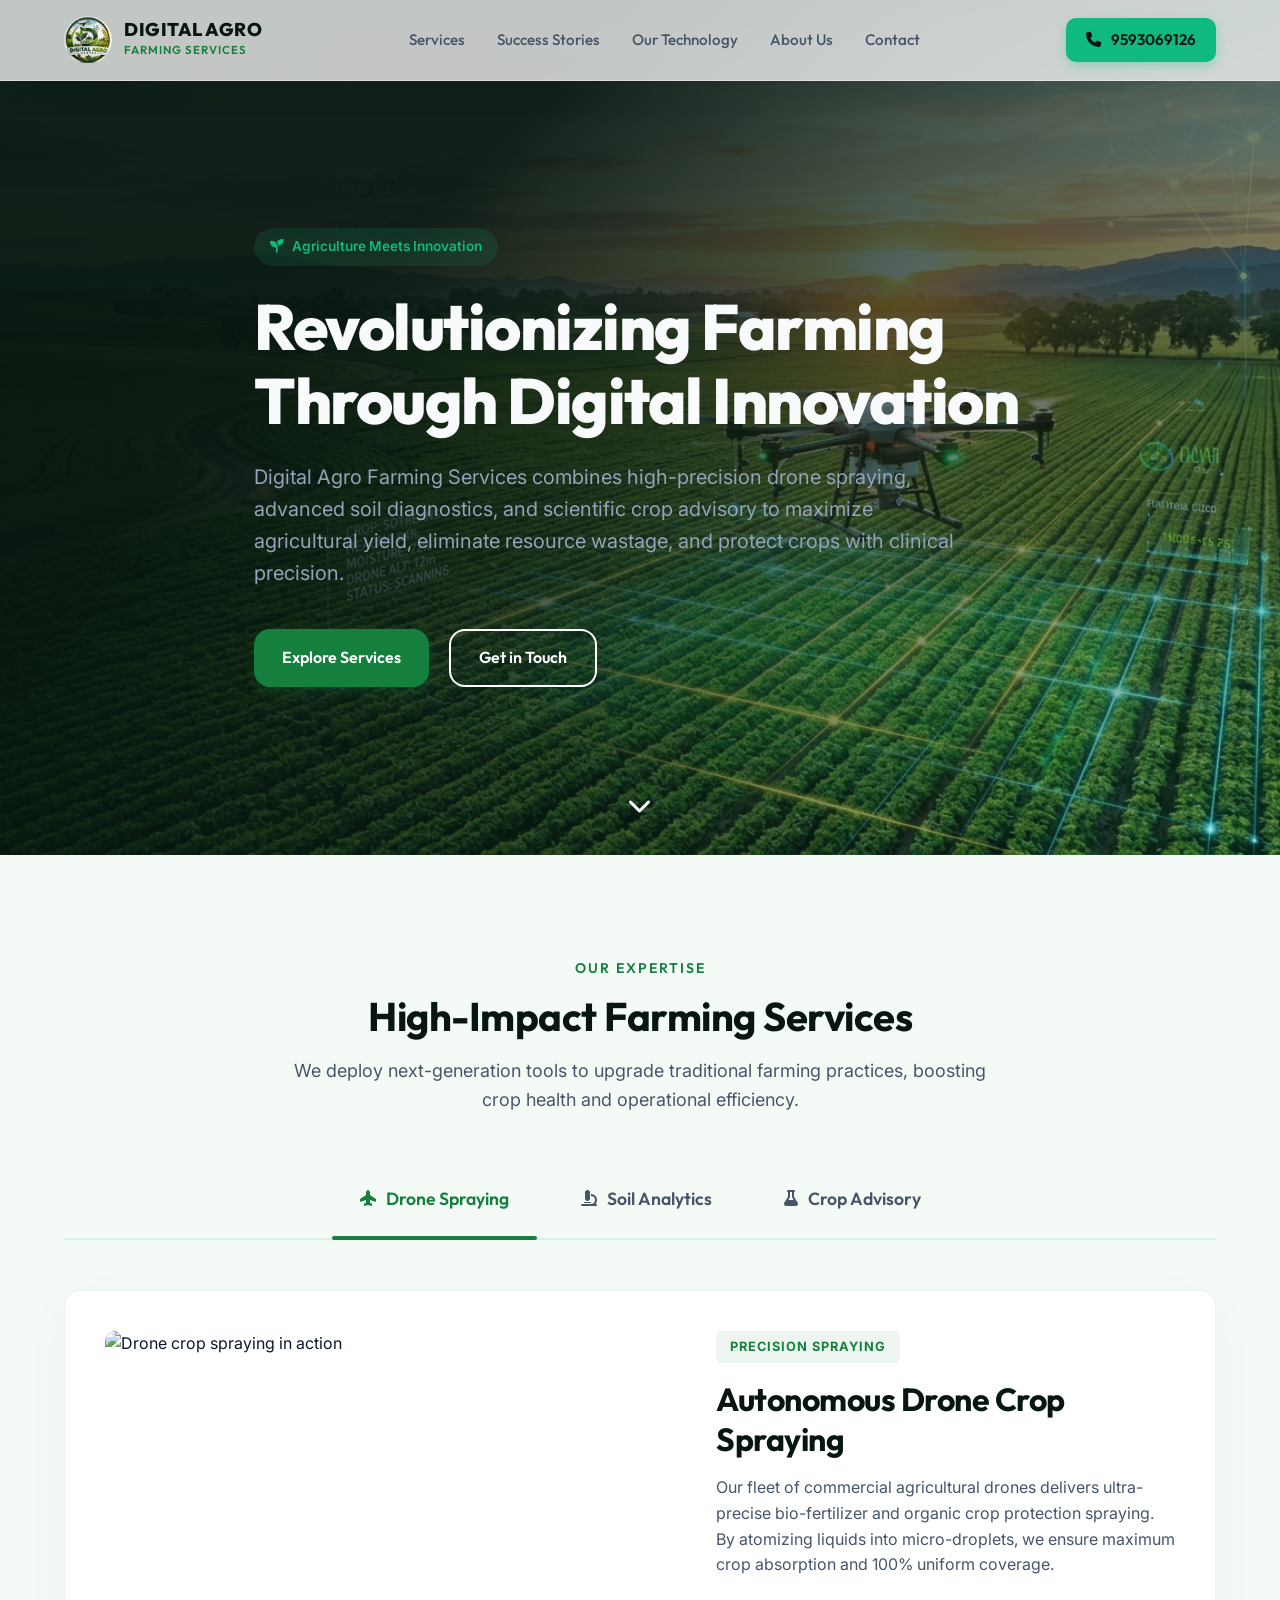
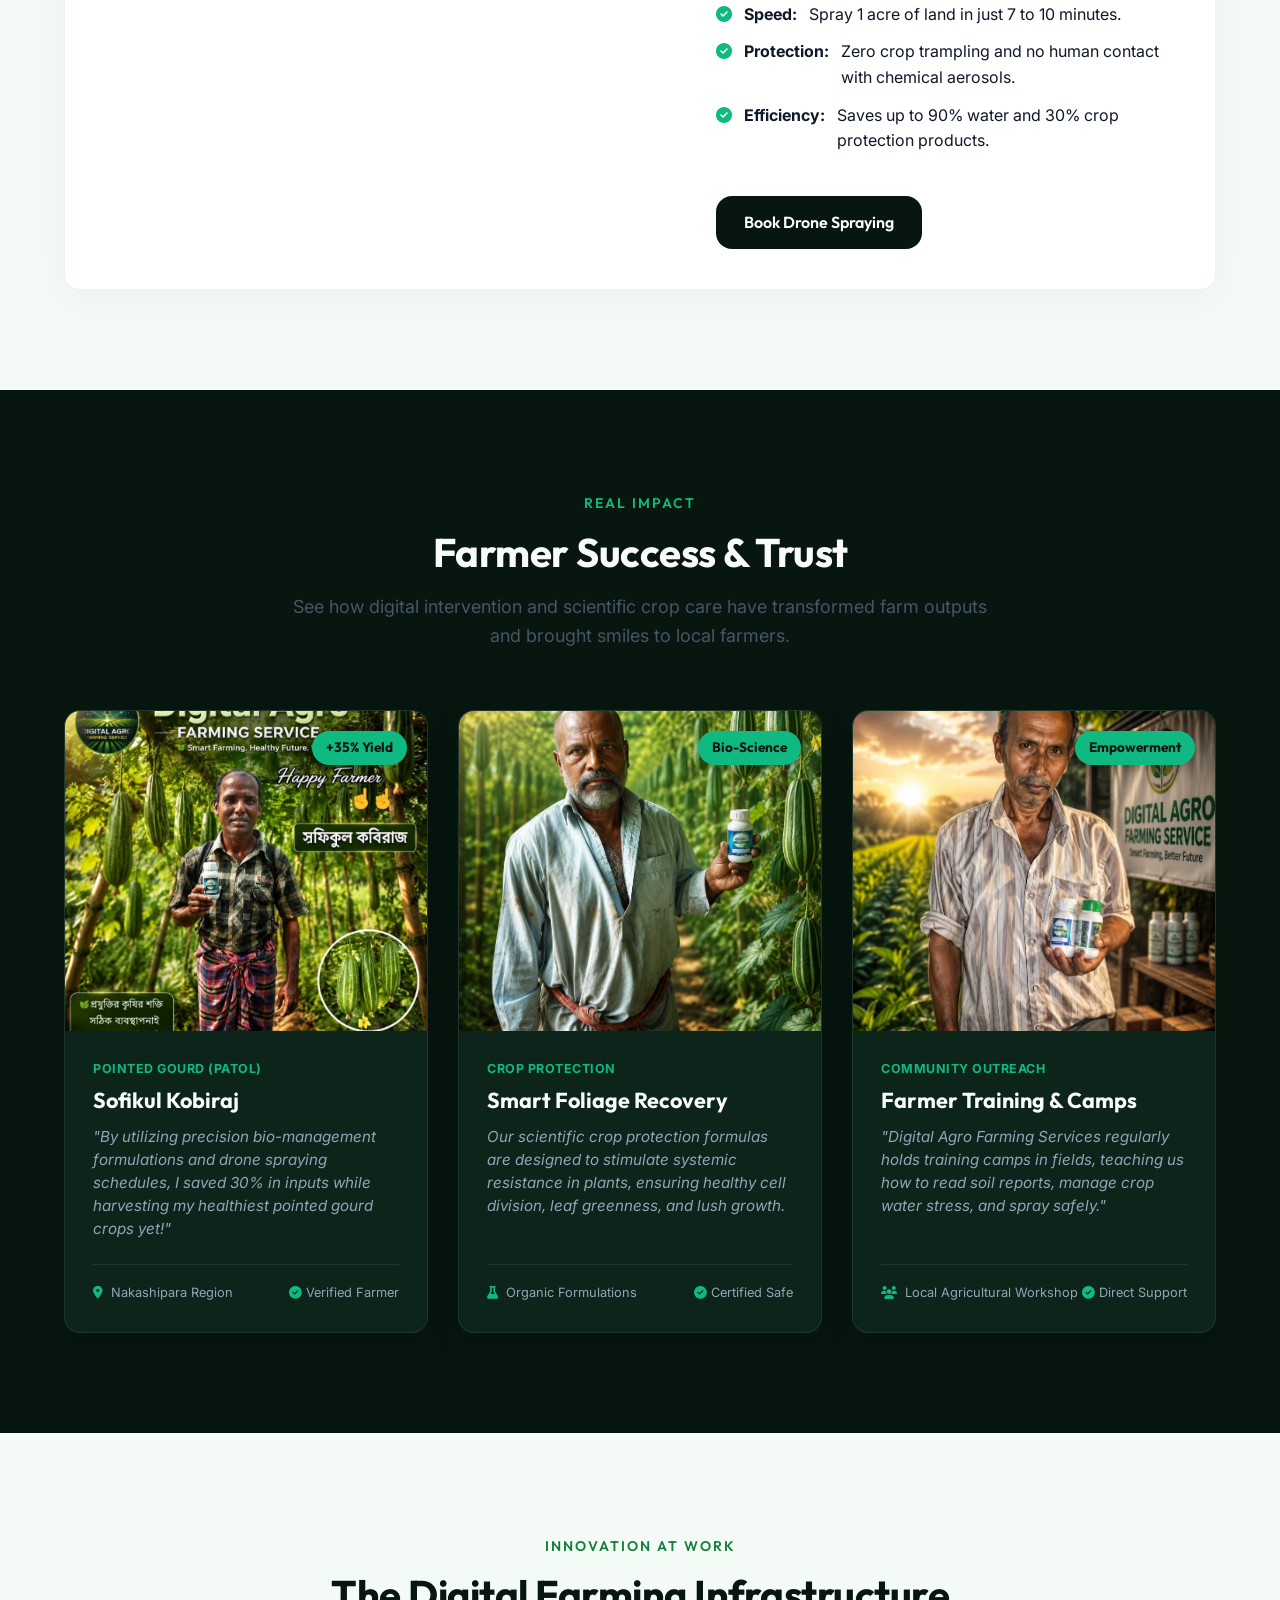
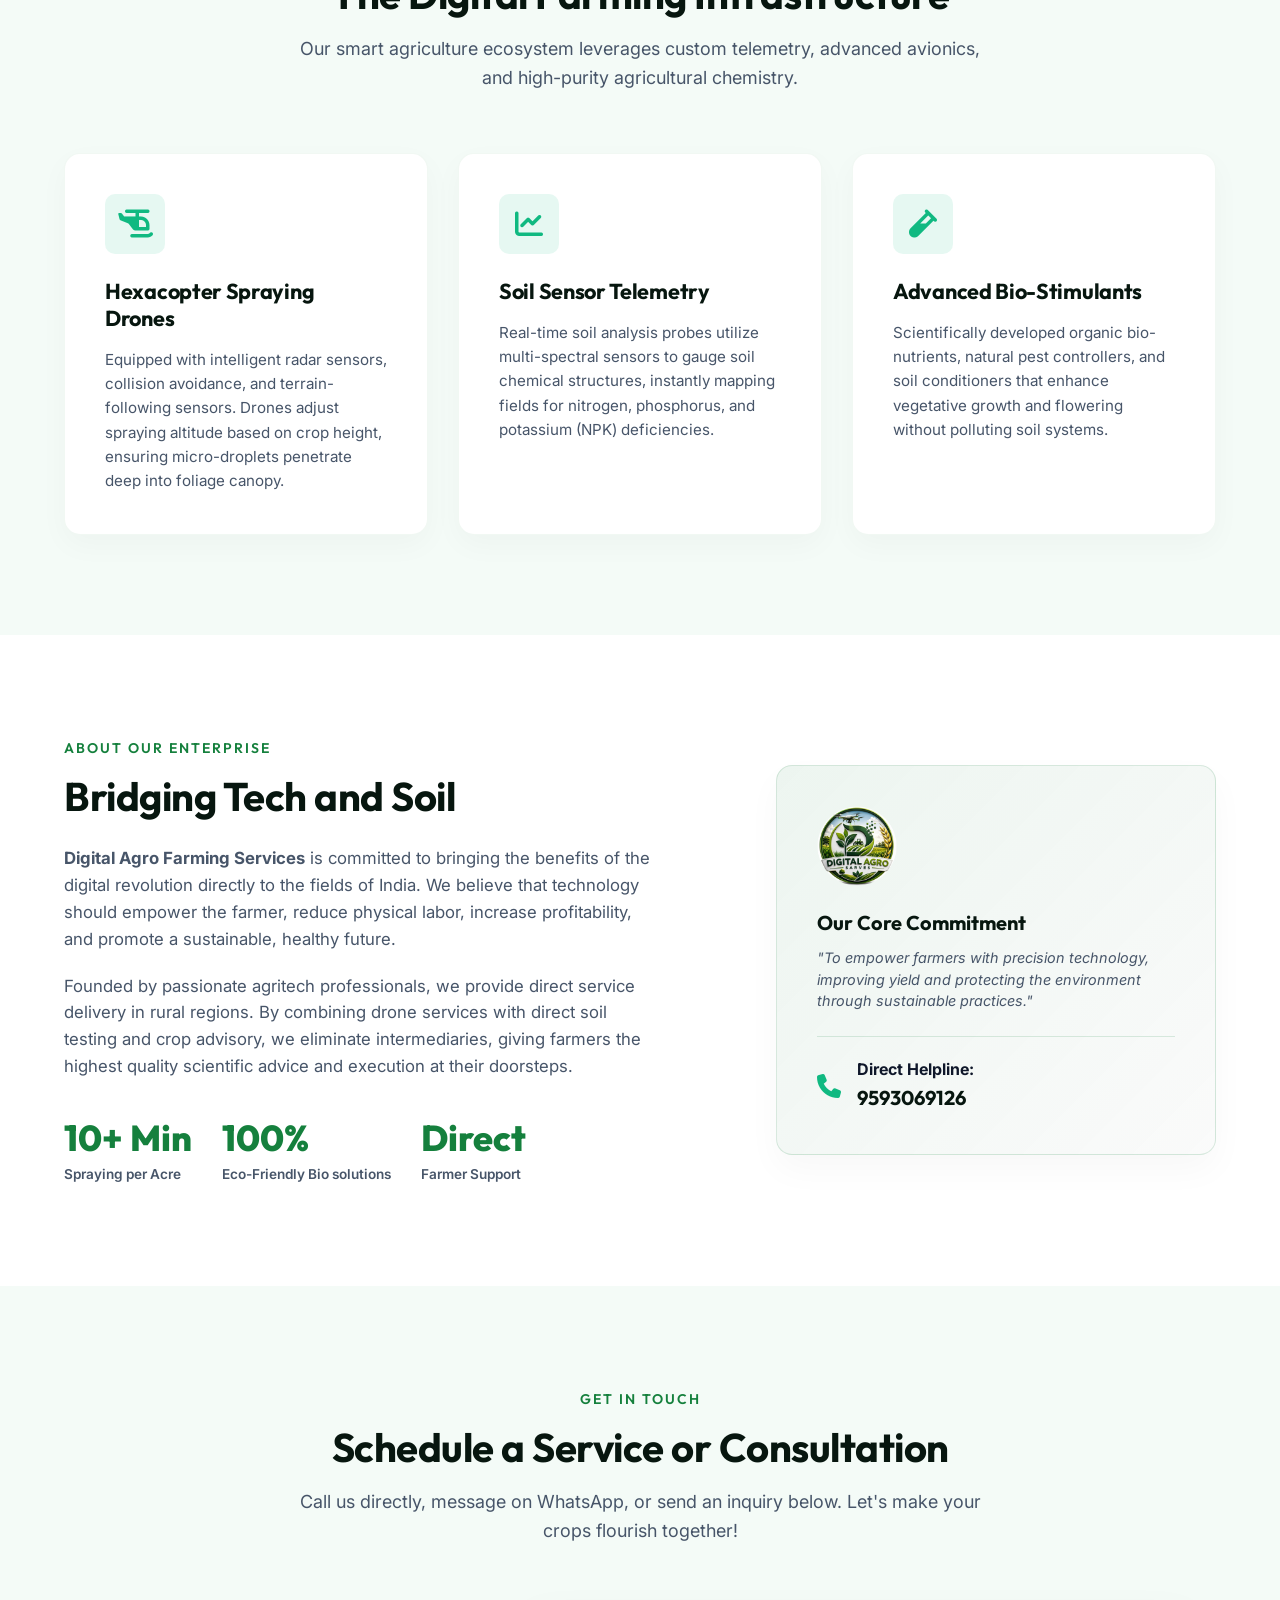
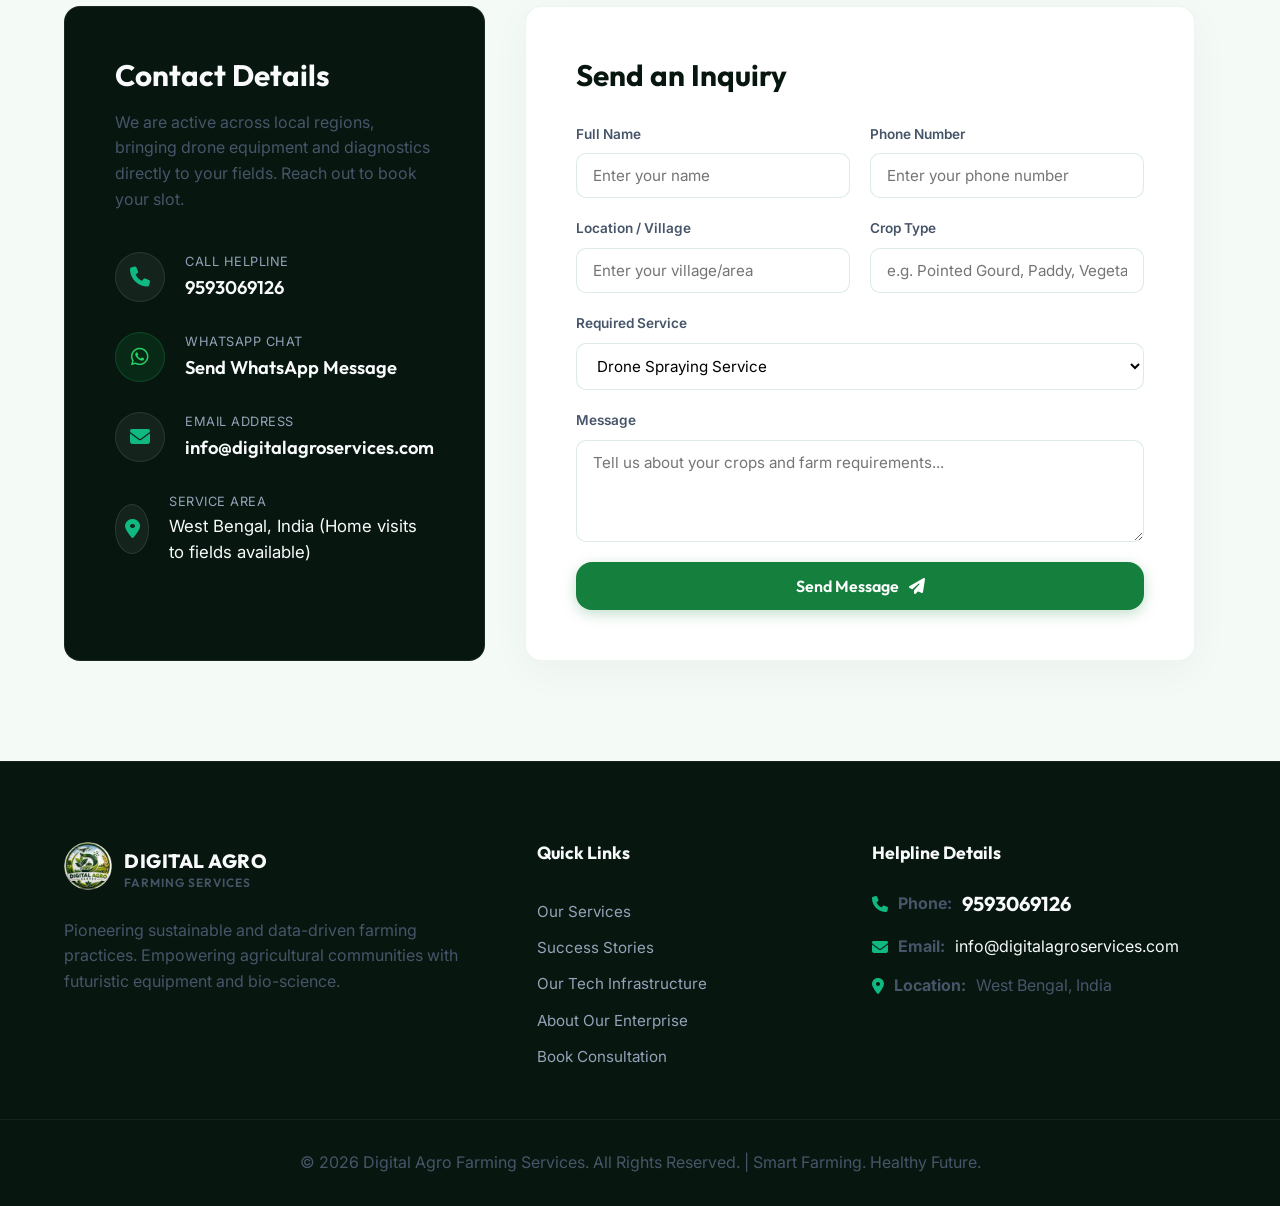
==== index.html @ 4e584fd1 "Initial commit: Digital Agro Farming Landing Page" ====
<!DOCTYPE html>
<html lang="en">
<head>
  <meta charset="UTF-8">
  <meta name="viewport" content="width=device-width, initial-scale=1.0">
  <meta name="description" content="Digital Agro Farming Services offers premium drone crop spraying, smart soil analytics, and expert crop management to maximize yield. Contact 9593069126.">
  <title>Digital Agro Farming Services | Smart Farming, Healthy Future</title>
  
  <!-- Google Fonts: Outfit (Headings) & Inter (Body) -->
  <link rel="preconnect" href="https://fonts.googleapis.com">
  <link rel="preconnect" href="https://fonts.gstatic.com" crossorigin>
  <link href="https://fonts.googleapis.com/css2?family=Inter:wght@300;400;500;600&family=Outfit:wght@400;500;600;700;800&display=swap" rel="stylesheet">
  
  <!-- FontAwesome Icons for premium visual cues -->
  <link rel="stylesheet" href="https://cdnjs.cloudflare.com/ajax/libs/font-awesome/6.4.0/css/all.min.css">
  
  <!-- Core Stylesheet -->
  <link rel="stylesheet" href="index.css">
</head>
<body>

  <!-- Sticky Header & Nav -->
  <header id="site-header" class="header-glass">
    <div class="container nav-wrapper">
      <a href="#hero" class="logo-area" id="nav-logo-link">
        <img src="assets/logo.png" alt="Digital Agro Services Logo" class="nav-logo" id="site-logo">
        <div class="logo-text">
          <span class="logo-title">DIGITAL AGRO</span>
          <span class="logo-subtitle">FARMING SERVICES</span>
        </div>
      </a>
      
      <nav id="site-nav" class="nav-menu">
        <a href="#services" class="nav-link" id="link-services">Services</a>
        <a href="#success" class="nav-link" id="link-success">Success Stories</a>
        <a href="#tech" class="nav-link" id="link-tech">Our Technology</a>
        <a href="#about" class="nav-link" id="link-about">About Us</a>
        <a href="#contact" class="nav-link" id="link-contact">Contact</a>
      </nav>

      <div class="nav-actions">
        <a href="tel:9593069126" class="btn btn-phone pulse" id="nav-cta-phone">
          <i class="fa-solid fa-phone"></i> 9593069126
        </a>
        <button class="mobile-nav-toggle" id="menu-toggle" aria-label="Toggle Menu">
          <i class="fa-solid fa-bars"></i>
        </button>
      </div>
    </div>
  </header>

  <!-- Hero Section -->
  <section id="hero" class="hero-section">
    <div class="hero-overlay"></div>
    <div class="container hero-content">
      <span class="badge" id="hero-badge"><i class="fa-solid fa-seedling"></i> Agriculture Meets Innovation</span>
      <h1 id="hero-headline">Revolutionizing Farming Through Digital Innovation</h1>
      <p id="hero-subheading" class="lead-text">
        Digital Agro Farming Services combines high-precision drone spraying, advanced soil diagnostics, and scientific crop advisory to maximize agricultural yield, eliminate resource wastage, and protect crops with clinical precision.
      </p>
      <div class="hero-actions">
        <a href="#services" class="btn btn-primary" id="hero-cta-services">Explore Services</a>
        <a href="#contact" class="btn btn-outline" id="hero-cta-contact">Get in Touch</a>
      </div>
    </div>
    <div class="hero-scroll-indicator">
      <a href="#services" aria-label="Scroll Down"><i class="fa-solid fa-chevron-down bounce"></i></a>
    </div>
  </section>

  <!-- Interactive Services Section -->
  <section id="services" class="section-padding light-bg">
    <div class="container">
      <div class="section-header text-center">
        <span class="section-subtitle">Our Expertise</span>
        <h2 class="section-title">High-Impact Farming Services</h2>
        <p class="section-desc">We deploy next-generation tools to upgrade traditional farming practices, boosting crop health and operational efficiency.</p>
      </div>
      
      <!-- Interactive Service Navigation Tabs -->
      <div class="services-tab-nav" id="services-tabs">
        <button class="tab-btn active" data-tab="drone-spraying" id="tab-btn-drone">
          <i class="fa-solid fa-plane-up"></i> Drone Spraying
        </button>
        <button class="tab-btn" data-tab="soil-analytics" id="tab-btn-soil">
          <i class="fa-solid fa-microscope"></i> Soil Analytics
        </button>
        <button class="tab-btn" data-tab="crop-advisory" id="tab-btn-advisory">
          <i class="fa-solid fa-flask"></i> Crop Advisory
        </button>
      </div>

      <!-- Tab Content Area -->
      <div class="tab-content-wrapper">
        <!-- Tab 1: Drone Spraying -->
        <div class="tab-pane active" id="drone-spraying">
          <div class="service-card-grid">
            <div class="service-img-wrapper">
              <img src="https://images.unsplash.com/photo-1527847263472-aa5338d178b8?auto=format&fit=crop&q=80&w=800" alt="Drone crop spraying in action" class="service-img" id="img-service-drone">
            </div>
            <div class="service-info-wrapper">
              <span class="tech-tag">Precision Spraying</span>
              <h3>Autonomous Drone Crop Spraying</h3>
              <p>Our fleet of commercial agricultural drones delivers ultra-precise bio-fertilizer and organic crop protection spraying. By atomizing liquids into micro-droplets, we ensure maximum crop absorption and 100% uniform coverage.</p>
              <ul class="features-list">
                <li><i class="fa-solid fa-circle-check text-green"></i> <strong>Speed:</strong> Spray 1 acre of land in just 7 to 10 minutes.</li>
                <li><i class="fa-solid fa-circle-check text-green"></i> <strong>Protection:</strong> Zero crop trampling and no human contact with chemical aerosols.</li>
                <li><i class="fa-solid fa-circle-check text-green"></i> <strong>Efficiency:</strong> Saves up to 90% water and 30% crop protection products.</li>
              </ul>
              <a href="#contact" class="btn btn-accent" id="btn-service-drone-contact">Book Drone Spraying</a>
            </div>
          </div>
        </div>

        <!-- Tab 2: Soil Analytics -->
        <div class="tab-pane" id="soil-analytics">
          <div class="service-card-grid">
            <div class="service-img-wrapper">
              <img src="https://images.unsplash.com/photo-1628352081506-83c43123ed6d?auto=format&fit=crop&q=80&w=800" alt="Soil analytics and testing" class="service-img" id="img-service-soil">
            </div>
            <div class="service-info-wrapper">
              <span class="tech-tag">Advanced Diagnostics</span>
              <h3>IoT-Driven Soil Health Analysis</h3>
              <p>Stop guessing your crop nutritional requirements. We conduct advanced digital soil diagnostics to test pH, moisture, N-P-K levels, and electrical conductivity, providing immediate actionable insights on crop suitability.</p>
              <ul class="features-list">
                <li><i class="fa-solid fa-circle-check text-green"></i> <strong>Real-time Data:</strong> Instant soil health profiling using advanced sensor probes.</li>
                <li><i class="fa-solid fa-circle-check text-green"></i> <strong>Custom Prescription:</strong> Targeted fertilizing recommendations based on exact soil deficits.</li>
                <li><i class="fa-solid fa-circle-check text-green"></i> <strong>Yield Improvement:</strong> Prevent soil toxicity and optimize root micro-climates.</li>
              </ul>
              <a href="#contact" class="btn btn-accent" id="btn-service-soil-contact">Schedule Soil Test</a>
            </div>
          </div>
        </div>

        <!-- Tab 3: Crop Advisory -->
        <div class="tab-pane" id="crop-advisory">
          <div class="service-card-grid">
            <div class="service-img-wrapper">
              <img src="assets/farmer_light.jpg" alt="Farmer holding crop advisory bio-solutions" class="service-img" id="img-service-advisory">
            </div>
            <div class="service-info-wrapper">
              <span class="tech-tag">Scientific Advisory</span>
              <h3>Scientific Crop Health & Bio-Solutions</h3>
              <p>We provide diagnostic consulting to identify crop diseases, pest infestations, and fungal outbreaks early. Our team prescribes specialized organic bio-stimulants, micronutrients, and crop protectors to restore foliage health.</p>
              <ul class="features-list">
                <li><i class="fa-solid fa-circle-check text-green"></i> <strong>Infestation Control:</strong> Fast identification of crop blight, powdery mildew, and pests.</li>
                <li><i class="fa-solid fa-circle-check text-green"></i> <strong>Bio-Stimulants:</strong> Premium, eco-friendly liquid nutrition for maximum crop resilience.</li>
                <li><i class="fa-solid fa-circle-check text-green"></i> <strong>Continuous Tracking:</strong> Direct telephone and WhatsApp advisory support.</li>
              </ul>
              <a href="#contact" class="btn btn-accent" id="btn-service-advisory-contact">Consult an Advisor</a>
            </div>
          </div>
        </div>
      </div>
    </div>
  </section>

  <!-- Farmer Success Showcase (User Photos) -->
  <section id="success" class="section-padding dark-bg">
    <div class="container">
      <div class="section-header text-center">
        <span class="section-subtitle accent-color">Real Impact</span>
        <h2 class="section-title text-white">Farmer Success & Trust</h2>
        <p class="section-desc text-gray">See how digital intervention and scientific crop care have transformed farm outputs and brought smiles to local farmers.</p>
      </div>

      <!-- High-Quality Grid of Farmers -->
      <div class="success-grid">
        <!-- Card 1: Sofikul Kobiraj -->
        <div class="success-card" id="card-success-sifikul">
          <div class="success-img-container">
            <img src="assets/farmer_sifikul.jpg" alt="Happy Farmer Sofikul Kobiraj" class="success-img">
            <div class="success-stat-badge">+35% Yield</div>
          </div>
          <div class="success-card-content">
            <span class="success-tag">Pointed Gourd (Patol)</span>
            <h4>Sofikul Kobiraj</h4>
            <p class="farmer-quote">"By utilizing precision bio-management formulations and drone spraying schedules, I saved 30% in inputs while harvesting my healthiest pointed gourd crops yet!"</p>
            <div class="success-meta">
              <span class="location"><i class="fa-solid fa-location-dot"></i> Nakashipara Region</span>
              <span class="status"><i class="fa-solid fa-circle-check text-green"></i> Verified Farmer</span>
            </div>
          </div>
        </div>

        <!-- Card 2: Precision Advisory -->
        <div class="success-card" id="card-success-advisory">
          <div class="success-img-container">
            <img src="assets/farmer_light.jpg" alt="Farmer holding Bio-Stimulant Bottles" class="success-img">
            <div class="success-stat-badge">Bio-Science</div>
          </div>
          <div class="success-card-content">
            <span class="success-tag">Crop Protection</span>
            <h4>Smart Foliage Recovery</h4>
            <p class="farmer-quote">Our scientific crop protection formulas are designed to stimulate systemic resistance in plants, ensuring healthy cell division, leaf greenness, and lush growth.</p>
            <div class="success-meta">
              <span class="location"><i class="fa-solid fa-flask"></i> Organic Formulations</span>
              <span class="status"><i class="fa-solid fa-circle-check text-green"></i> Certified Safe</span>
            </div>
          </div>
        </div>

        <!-- Card 3: Workshop Banner -->
        <div class="success-card" id="card-success-striped">
          <div class="success-img-container">
            <img src="assets/farmer_striped.jpg" alt="Farmer at Digital Agro Farming Services Workshop" class="success-img">
            <div class="success-stat-badge">Empowerment</div>
          </div>
          <div class="success-card-content">
            <span class="success-tag">Community Outreach</span>
            <h4>Farmer Training & Camps</h4>
            <p class="farmer-quote">"Digital Agro Farming Services regularly holds training camps in fields, teaching us how to read soil reports, manage crop water stress, and spray safely."</p>
            <div class="success-meta">
              <span class="location"><i class="fa-solid fa-users"></i> Local Agricultural Workshop</span>
              <span class="status"><i class="fa-solid fa-circle-check text-green"></i> Direct Support</span>
            </div>
          </div>
        </div>
      </div>
    </div>
  </section>

  <!-- Our Technology Section -->
  <section id="tech" class="section-padding light-bg">
    <div class="container">
      <div class="section-header text-center">
        <span class="section-subtitle">Innovation at Work</span>
        <h2 class="section-title">The Digital Farming Infrastructure</h2>
        <p class="section-desc">Our smart agriculture ecosystem leverages custom telemetry, advanced avionics, and high-purity agricultural chemistry.</p>
      </div>

      <div class="tech-grid">
        <div class="tech-box" id="tech-box-drone">
          <div class="tech-icon"><i class="fa-solid fa-helicopter"></i></div>
          <h4>Hexacopter Spraying Drones</h4>
          <p>Equipped with intelligent radar sensors, collision avoidance, and terrain-following sensors. Drones adjust spraying altitude based on crop height, ensuring micro-droplets penetrate deep into foliage canopy.</p>
        </div>
        <div class="tech-box" id="tech-box-sensor">
          <div class="tech-icon"><i class="fa-solid fa-chart-line"></i></div>
          <h4>Soil Sensor Telemetry</h4>
          <p>Real-time soil analysis probes utilize multi-spectral sensors to gauge soil chemical structures, instantly mapping fields for nitrogen, phosphorus, and potassium (NPK) deficiencies.</p>
        </div>
        <div class="tech-box" id="tech-box-chemical">
          <div class="tech-icon"><i class="fa-solid fa-vial"></i></div>
          <h4>Advanced Bio-Stimulants</h4>
          <p>Scientifically developed organic bio-nutrients, natural pest controllers, and soil conditioners that enhance vegetative growth and flowering without polluting soil systems.</p>
        </div>
      </div>
    </div>
  </section>

  <!-- About Us Section -->
  <section id="about" class="section-padding">
    <div class="container about-grid">
      <div class="about-info" id="about-info-text">
        <span class="section-subtitle">About Our Enterprise</span>
        <h2 class="section-title">Bridging Tech and Soil</h2>
        <p><strong>Digital Agro Farming Services</strong> is committed to bringing the benefits of the digital revolution directly to the fields of India. We believe that technology should empower the farmer, reduce physical labor, increase profitability, and promote a sustainable, healthy future.</p>
        <p>Founded by passionate agritech professionals, we provide direct service delivery in rural regions. By combining drone services with direct soil testing and crop advisory, we eliminate intermediaries, giving farmers the highest quality scientific advice and execution at their doorsteps.</p>
        <div class="about-highlights">
          <div class="highlight-item">
            <span class="highlight-num">10+ Min</span>
            <span class="highlight-lbl">Spraying per Acre</span>
          </div>
          <div class="highlight-item">
            <span class="highlight-num">100%</span>
            <span class="highlight-lbl">Eco-Friendly Bio solutions</span>
          </div>
          <div class="highlight-item">
            <span class="highlight-num">Direct</span>
            <span class="highlight-lbl">Farmer Support</span>
          </div>
        </div>
      </div>
      <div class="about-graphic-wrapper">
        <div class="about-card-glass">
          <div class="brand-logotype">
            <img src="assets/logo.png" alt="Digital Agro Services Logo" class="large-about-logo">
          </div>
          <h4>Our Core Commitment</h4>
          <p class="text-sm">"To empower farmers with precision technology, improving yield and protecting the environment through sustainable practices."</p>
          <div class="contact-card-sub">
            <i class="fa-solid fa-phone text-green"></i>
            <div>
              <strong>Direct Helpline:</strong><br>
              <a href="tel:9593069126" class="phone-link">9593069126</a>
            </div>
          </div>
        </div>
      </div>
    </div>
  </section>

  <!-- Contact Section -->
  <section id="contact" class="section-padding light-bg">
    <div class="container">
      <div class="section-header text-center">
        <span class="section-subtitle">Get in Touch</span>
        <h2 class="section-title">Schedule a Service or Consultation</h2>
        <p class="section-desc">Call us directly, message on WhatsApp, or send an inquiry below. Let's make your crops flourish together!</p>
      </div>

      <div class="contact-grid">
        <!-- Direct Contact Details -->
        <div class="contact-info-card" id="contact-details-box">
          <h3>Contact Details</h3>
          <p class="text-gray">We are active across local regions, bringing drone equipment and diagnostics directly to your fields. Reach out to book your slot.</p>
          
          <div class="contact-link-item">
            <div class="contact-icon-circle"><i class="fa-solid fa-phone"></i></div>
            <div class="contact-link-texts">
              <span class="link-label">Call Helpline</span>
              <a href="tel:9593069126" class="link-val" id="contact-link-phone">9593069126</a>
            </div>
          </div>

          <div class="contact-link-item">
            <div class="contact-icon-circle bg-whatsapp"><i class="fa-brands fa-whatsapp"></i></div>
            <div class="contact-link-texts">
              <span class="link-label">WhatsApp Chat</span>
              <a href="https://wa.me/919593069126?text=Hello%20Digital%20Agro%20Farming%20Services%2C%20I%20want%20to%20know%20more%20about%20your%20services." target="_blank" class="link-val" id="contact-link-whatsapp">Send WhatsApp Message</a>
            </div>
          </div>

          <div class="contact-link-item">
            <div class="contact-icon-circle"><i class="fa-solid fa-envelope"></i></div>
            <div class="contact-link-texts">
              <span class="link-label">Email Address</span>
              <a href="mailto:info@digitalagroservices.com" class="link-val" id="contact-link-email">info@digitalagroservices.com</a>
            </div>
          </div>

          <div class="contact-link-item">
            <div class="contact-icon-circle"><i class="fa-solid fa-location-dot"></i></div>
            <div class="contact-link-texts">
              <span class="link-label">Service Area</span>
              <span class="link-val-text">West Bengal, India (Home visits to fields available)</span>
            </div>
          </div>
        </div>

        <!-- Contact Form -->
        <div class="contact-form-card" id="contact-form-box">
          <h3>Send an Inquiry</h3>
          <form id="inquiry-form" class="inquiry-form-element">
            <div class="form-row">
              <div class="form-group">
                <label for="input-name">Full Name</label>
                <input type="text" id="input-name" placeholder="Enter your name" required>
              </div>
              <div class="form-group">
                <label for="input-phone">Phone Number</label>
                <input type="tel" id="input-phone" placeholder="Enter your phone number" required>
              </div>
            </div>
            
            <div class="form-row">
              <div class="form-group">
                <label for="input-location">Location / Village</label>
                <input type="text" id="input-location" placeholder="Enter your village/area" required>
              </div>
              <div class="form-group">
                <label for="input-crop">Crop Type</label>
                <input type="text" id="input-crop" placeholder="e.g. Pointed Gourd, Paddy, Vegetables">
              </div>
            </div>

            <div class="form-group">
              <label for="input-service">Required Service</label>
              <select id="input-service">
                <option value="drone-spraying">Drone Spraying Service</option>
                <option value="soil-analytics">Soil Testing & Diagnostics</option>
                <option value="crop-advisory">Crop Health Consultancy</option>
                <option value="other">General Inquiry / Other</option>
              </select>
            </div>

            <div class="form-group">
              <label for="input-message">Message</label>
              <textarea id="input-message" rows="4" placeholder="Tell us about your crops and farm requirements..."></textarea>
            </div>

            <button type="submit" class="btn btn-primary btn-block" id="form-submit-btn">Send Message <i class="fa-solid fa-paper-plane"></i></button>
            <div id="form-response-msg" class="form-status-message"></div>
          </form>
        </div>
      </div>
    </div>
  </section>

  <!-- Footer -->
  <footer class="site-footer">
    <div class="container footer-grid">
      <div class="footer-brand">
        <a href="#hero" class="logo-area">
          <img src="assets/logo.png" alt="Digital Agro Services Logo" class="footer-logo">
          <div class="logo-text">
            <span class="logo-title text-white">DIGITAL AGRO</span>
            <span class="logo-subtitle text-gray">FARMING SERVICES</span>
          </div>
        </a>
        <p class="text-sm text-gray margin-top-md">Pioneering sustainable and data-driven farming practices. Empowering agricultural communities with futuristic equipment and bio-science.</p>
      </div>
      
      <div class="footer-links">
        <h5>Quick Links</h5>
        <a href="#services">Our Services</a>
        <a href="#success">Success Stories</a>
        <a href="#tech">Our Tech Infrastructure</a>
        <a href="#about">About Our Enterprise</a>
        <a href="#contact">Book Consultation</a>
      </div>

      <div class="footer-contact">
        <h5>Helpline Details</h5>
        <p class="text-sm text-gray"><i class="fa-solid fa-phone text-green"></i> <strong>Phone:</strong> <a href="tel:9593069126" class="phone-link text-white">9593069126</a></p>
        <p class="text-sm text-gray"><i class="fa-solid fa-envelope text-green"></i> <strong>Email:</strong> <a href="mailto:info@digitalagroservices.com" class="text-white">info@digitalagroservices.com</a></p>
        <p class="text-sm text-gray"><i class="fa-solid fa-location-dot text-green"></i> <strong>Location:</strong> West Bengal, India</p>
      </div>
    </div>
    
    <div class="footer-bottom text-center">
      <p class="text-xs text-gray">&copy; 2026 Digital Agro Farming Services. All Rights Reserved. | Smart Farming. Healthy Future.</p>
    </div>
  </footer>

  <!-- Core Javascript -->
  <script src="index.js"></script>
</body>
</html>
---- index.css ----
/* -------------------------------------------------------------
 * Digital Agro Farming Services - Premium Landing Page Styles
 * Color Palette: Deep Forest Dark Green, Vibrant Tech Emerald, Light Sage
 * Typography: Headings: Outfit, Body: Inter
 * ------------------------------------------------------------- */

/* Custom CSS Variables & Tokens */
:root {
  --primary-dark: #07160F;       /* Deep Forest Black */
  --primary-mid: #113524;        /* Rich Foliage Green */
  --primary-green: #15803D;      /* Standard Green */
  --accent-emerald: #10B981;     /* Glowing Tech Emerald */
  --accent-light: #6EE7B7;       /* Soft Tech Light Green */
  
  --bg-light: #F4FBF7;           /* Very Soft Sage White */
  --bg-white: #FFFFFF;
  --bg-dark-card: #0D241A;       /* Dark Green Card BG */
  
  --text-dark: #0F172A;          /* Charcoal Black */
  --text-gray: #475569;          /* Slate Gray */
  --text-light-gray: #94A3B8;    /* Muted Slate Gray */
  --text-white: #F8FAFC;
  
  --font-heading: 'Outfit', sans-serif;
  --font-body: 'Inter', sans-serif;
  
  --glass-bg: rgba(255, 255, 255, 0.75);
  --glass-border: rgba(255, 255, 255, 0.4);
  --glass-shadow: 0 8px 32px 0 rgba(11, 46, 26, 0.08);
  
  --transition-smooth: all 0.4s cubic-bezier(0.16, 1, 0.3, 1);
  --transition-fast: all 0.2s ease;
  
  --border-radius-lg: 16px;
  --border-radius-md: 10px;
  --border-radius-sm: 6px;
  
  --container-width: 1200px;
}

/* Global Reset & Base Styles */
* {
  margin: 0;
  padding: 0;
  box-sizing: border-box;
}

html {
  scroll-behavior: smooth;
  font-size: 16px;
  -webkit-font-smoothing: antialiased;
}

body {
  font-family: var(--font-body);
  background-color: var(--bg-white);
  color: var(--text-dark);
  line-height: 1.6;
  overflow-x: hidden;
}

h1, h2, h3, h4, h5, h6 {
  font-family: var(--font-heading);
  color: var(--primary-dark);
  font-weight: 700;
  line-height: 1.25;
}

a {
  color: inherit;
  text-decoration: none;
  transition: var(--transition-fast);
}

ul {
  list-style: none;
}

img {
  max-width: 100%;
  height: auto;
  display: block;
}

/* Layout Utilities */
.container {
  width: 100%;
  max-width: var(--container-width);
  margin: 0 auto;
  padding: 0 24px;
}

.section-padding {
  padding: 100px 0;
}

.light-bg {
  background-color: var(--bg-light);
}

.dark-bg {
  background-color: var(--primary-dark);
  color: var(--text-white);
}

.text-center {
  text-align: center;
}

.text-white {
  color: var(--text-white) !important;
}

.text-gray {
  color: var(--text-gray) !important;
}

.text-green {
  color: var(--accent-emerald) !important;
}

.margin-top-md {
  margin-top: 16px;
}

/* Section Header Styles */
.section-header {
  max-width: 700px;
  margin: 0 auto 60px auto;
}

.section-subtitle {
  display: inline-block;
  font-family: var(--font-heading);
  font-size: 0.875rem;
  font-weight: 600;
  text-transform: uppercase;
  letter-spacing: 2px;
  color: var(--primary-green);
  margin-bottom: 12px;
}

.accent-color {
  color: var(--accent-emerald) !important;
}

.section-title {
  font-size: 2.5rem;
  margin-bottom: 16px;
  letter-spacing: -0.5px;
}

.section-desc {
  font-size: 1.125rem;
  color: var(--text-gray);
}

/* Button UI System */
.btn {
  display: inline-flex;
  align-items: center;
  justify-content: center;
  gap: 10px;
  padding: 14px 28px;
  font-family: var(--font-heading);
  font-size: 1rem;
  font-weight: 600;
  border-radius: var(--border-radius-lg);
  border: none;
  cursor: pointer;
  transition: var(--transition-smooth);
}

.btn-primary {
  background-color: var(--primary-green);
  color: var(--bg-white);
  box-shadow: 0 4px 14px rgba(21, 128, 61, 0.25);
}

.btn-primary:hover {
  background-color: var(--primary-mid);
  transform: translateY(-2px);
  box-shadow: 0 6px 20px rgba(17, 53, 36, 0.35);
}

.btn-outline {
  background-color: transparent;
  color: var(--bg-white);
  border: 2px solid var(--bg-white);
}

.btn-outline:hover {
  background-color: var(--bg-white);
  color: var(--primary-dark);
  transform: translateY(-2px);
}

.btn-accent {
  background-color: var(--primary-dark);
  color: var(--bg-white);
}

.btn-accent:hover {
  background-color: var(--primary-green);
  transform: translateY(-2px);
  box-shadow: 0 4px 14px rgba(21, 128, 61, 0.2);
}

.btn-phone {
  background-color: var(--accent-emerald);
  color: var(--primary-dark);
  padding: 10px 20px;
  font-size: 0.95rem;
  border-radius: var(--border-radius-md);
  box-shadow: 0 4px 12px rgba(16, 185, 129, 0.3);
}

.btn-phone:hover {
  background-color: var(--bg-white);
  color: var(--primary-dark);
  transform: scale(1.03);
}

.btn-block {
  width: 100%;
}

.badge {
  display: inline-flex;
  align-items: center;
  gap: 8px;
  padding: 8px 16px;
  background-color: rgba(16, 185, 129, 0.12);
  color: var(--accent-emerald);
  border-radius: 50px;
  font-size: 0.85rem;
  font-weight: 600;
  margin-bottom: 24px;
}

/* Glassmorphic Navbar & Header */
header {
  position: fixed;
  top: 0;
  left: 0;
  width: 100%;
  z-index: 1000;
  transition: var(--transition-smooth);
}

.header-glass {
  background: var(--glass-bg);
  backdrop-filter: blur(12px);
  -webkit-backdrop-filter: blur(12px);
  border-bottom: 1px solid var(--glass-border);
  box-shadow: var(--glass-shadow);
}

.header-scrolled {
  background: rgba(11, 30, 20, 0.95);
  border-bottom: 1px solid rgba(255, 255, 255, 0.08);
  box-shadow: 0 10px 30px rgba(0, 0, 0, 0.25);
}

.header-scrolled .logo-title {
  color: var(--text-white);
}

.header-scrolled .logo-subtitle {
  color: var(--accent-emerald);
}

.header-scrolled .nav-link {
  color: var(--text-light-gray);
}

.header-scrolled .nav-link:hover,
.header-scrolled .nav-link.active {
  color: var(--accent-emerald);
}

.nav-wrapper {
  display: flex;
  align-items: center;
  justify-content: space-between;
  height: 80px;
  transition: var(--transition-fast);
}

.logo-area {
  display: flex;
  align-items: center;
  gap: 12px;
}

.nav-logo {
  height: 48px;
  width: auto;
  object-fit: contain;
}

.logo-text {
  display: flex;
  flex-direction: column;
}

.logo-title {
  font-family: var(--font-heading);
  font-size: 1.15rem;
  font-weight: 800;
  color: var(--primary-dark);
  letter-spacing: 0.5px;
  line-height: 1;
}

.logo-subtitle {
  font-family: var(--font-heading);
  font-size: 0.72rem;
  font-weight: 600;
  color: var(--primary-green);
  letter-spacing: 1px;
  margin-top: 2px;
}

.nav-menu {
  display: flex;
  align-items: center;
  gap: 32px;
}

.nav-link {
  font-family: var(--font-heading);
  font-size: 0.95rem;
  font-weight: 500;
  color: var(--text-gray);
}

.nav-link:hover,
.nav-link.active {
  color: var(--primary-green);
}

.nav-actions {
  display: flex;
  align-items: center;
  gap: 16px;
}

.mobile-nav-toggle {
  display: none;
  background: transparent;
  border: none;
  color: var(--primary-dark);
  font-size: 1.5rem;
  cursor: pointer;
  padding: 4px;
}

.header-scrolled .mobile-nav-toggle {
  color: var(--text-white);
}

/* Hero Section Styles */
.hero-section {
  position: relative;
  min-height: 95vh;
  display: flex;
  align-items: center;
  background-image: url('assets/hero_bg.jpg');
  background-size: cover;
  background-position: center;
  padding-top: 100px;
  color: var(--text-white);
}

.hero-overlay {
  position: absolute;
  top: 0;
  left: 0;
  width: 100%;
  height: 100%;
  background: linear-gradient(135deg, rgba(7, 22, 15, 0.95) 30%, rgba(17, 53, 36, 0.45) 80%, rgba(16, 185, 129, 0.15) 100%);
  z-index: 1;
}

.hero-content {
  position: relative;
  z-index: 2;
  max-width: 820px;
  padding-bottom: 40px;
}

#hero-headline {
  font-size: 4rem;
  font-weight: 800;
  color: var(--text-white);
  line-height: 1.15;
  margin-bottom: 24px;
  letter-spacing: -1.5px;
}

.lead-text {
  font-size: 1.25rem;
  font-weight: 400;
  color: var(--text-light-gray);
  margin-bottom: 40px;
  max-width: 720px;
}

.hero-actions {
  display: flex;
  gap: 20px;
  flex-wrap: wrap;
}

.hero-scroll-indicator {
  position: absolute;
  bottom: 30px;
  left: 50%;
  transform: translateX(-50%);
  z-index: 2;
  font-size: 1.5rem;
}

/* Services Sections & Interactive Tabs */
.services-tab-nav {
  display: flex;
  justify-content: center;
  gap: 16px;
  margin-bottom: 50px;
  border-bottom: 2px solid rgba(21, 128, 61, 0.1);
  padding-bottom: 16px;
}

.tab-btn {
  display: inline-flex;
  align-items: center;
  gap: 10px;
  padding: 12px 28px;
  background: transparent;
  border: none;
  font-family: var(--font-heading);
  font-size: 1.1rem;
  font-weight: 600;
  color: var(--text-gray);
  cursor: pointer;
  position: relative;
  transition: var(--transition-fast);
}

.tab-btn i {
  font-size: 1rem;
}

.tab-btn:hover {
  color: var(--primary-green);
}

.tab-btn.active {
  color: var(--primary-green);
}

.tab-btn.active::after {
  content: '';
  position: absolute;
  bottom: -18px;
  left: 0;
  width: 100%;
  height: 4px;
  background-color: var(--primary-green);
  border-radius: 2px;
}

.tab-content-wrapper {
  position: relative;
  min-height: 400px;
}

.tab-pane {
  display: none;
  opacity: 0;
  transform: scale(0.98);
  transition: opacity 0.4s ease, transform 0.4s ease;
}

.tab-pane.active {
  display: block;
  opacity: 1;
  transform: scale(1);
}

.service-card-grid {
  display: grid;
  grid-template-columns: 1.1fr 0.9fr;
  gap: 50px;
  background: var(--bg-white);
  border-radius: var(--border-radius-lg);
  padding: 40px;
  box-shadow: 0 10px 40px rgba(7, 22, 15, 0.04);
  border: 1px solid rgba(21, 128, 61, 0.08);
}

.service-img-wrapper {
  overflow: hidden;
  border-radius: var(--border-radius-md);
  height: 380px;
}

.service-img {
  width: 100%;
  height: 100%;
  object-fit: cover;
  transition: var(--transition-smooth);
}

.service-card-grid:hover .service-img {
  transform: scale(1.03);
}

.service-info-wrapper {
  display: flex;
  flex-direction: column;
  justify-content: center;
  align-items: flex-start;
}

.tech-tag {
  display: inline-block;
  font-size: 0.8rem;
  font-weight: 700;
  color: var(--primary-green);
  text-transform: uppercase;
  letter-spacing: 1px;
  background-color: rgba(21, 128, 61, 0.08);
  padding: 6px 14px;
  border-radius: var(--border-radius-sm);
  margin-bottom: 16px;
}

.service-info-wrapper h3 {
  font-size: 2rem;
  margin-bottom: 16px;
  letter-spacing: -0.5px;
}

.service-info-wrapper p {
  color: var(--text-gray);
  margin-bottom: 24px;
}

.features-list {
  margin-bottom: 30px;
  width: 100%;
}

.features-list li {
  display: flex;
  align-items: flex-start;
  gap: 12px;
  margin-bottom: 12px;
  font-size: 1rem;
}

.features-list li i {
  margin-top: 4px;
}

/* Success Stories Grid (Farmer Grid) */
.success-grid {
  display: grid;
  grid-template-columns: repeat(3, 1fr);
  gap: 30px;
}

.success-card {
  background: var(--bg-dark-card);
  border-radius: var(--border-radius-lg);
  overflow: hidden;
  border: 1px solid rgba(255, 255, 255, 0.08);
  box-shadow: 0 10px 30px rgba(0,0,0,0.15);
  display: flex;
  flex-direction: column;
  transition: var(--transition-smooth);
}

.success-card:hover {
  transform: translateY(-8px);
  border-color: rgba(16, 185, 129, 0.3);
  box-shadow: 0 15px 40px rgba(16, 185, 129, 0.1);
}

.success-img-container {
  position: relative;
  height: 320px;
  overflow: hidden;
}

.success-img {
  width: 100%;
  height: 100%;
  object-fit: cover;
  transition: var(--transition-smooth);
}

.success-card:hover .success-img {
  transform: scale(1.05);
}

.success-stat-badge {
  position: absolute;
  top: 20px;
  right: 20px;
  background-color: var(--accent-emerald);
  color: var(--primary-dark);
  font-family: var(--font-heading);
  font-weight: 700;
  font-size: 0.85rem;
  padding: 6px 14px;
  border-radius: 50px;
  box-shadow: 0 4px 10px rgba(0,0,0,0.2);
}

.success-card-content {
  padding: 28px;
  flex-grow: 1;
  display: flex;
  flex-direction: column;
}

.success-tag {
  display: inline-block;
  font-size: 0.78rem;
  font-weight: 700;
  color: var(--accent-emerald);
  text-transform: uppercase;
  letter-spacing: 0.5px;
  margin-bottom: 8px;
}

.success-card-content h4 {
  color: var(--text-white);
  font-size: 1.35rem;
  margin-bottom: 12px;
}

.farmer-quote {
  font-style: italic;
  font-size: 0.95rem;
  color: var(--text-light-gray);
  line-height: 1.5;
  margin-bottom: 24px;
  flex-grow: 1;
}

.success-meta {
  display: flex;
  justify-content: space-between;
  align-items: center;
  padding-top: 18px;
  border-top: 1px solid rgba(255, 255, 255, 0.08);
  font-size: 0.8rem;
  color: var(--text-light-gray);
}

.success-meta .location i {
  color: var(--accent-emerald);
  margin-right: 4px;
}

/* Technology Infrastructure Section */
.tech-grid {
  display: grid;
  grid-template-columns: repeat(3, 1fr);
  gap: 30px;
}

.tech-box {
  background: var(--bg-white);
  border-radius: var(--border-radius-lg);
  padding: 40px;
  box-shadow: 0 10px 30px rgba(7, 22, 15, 0.03);
  border: 1px solid rgba(21, 128, 61, 0.06);
  transition: var(--transition-smooth);
}

.tech-box:hover {
  transform: translateY(-5px);
  border-color: rgba(16, 185, 129, 0.25);
  box-shadow: 0 15px 35px rgba(7, 22, 15, 0.06);
}

.tech-icon {
  width: 60px;
  height: 60px;
  background-color: rgba(16, 185, 129, 0.1);
  color: var(--accent-emerald);
  font-size: 1.75rem;
  border-radius: var(--border-radius-md);
  display: flex;
  align-items: center;
  justify-content: center;
  margin-bottom: 24px;
}

.tech-box h4 {
  font-size: 1.35rem;
  margin-bottom: 16px;
  letter-spacing: -0.3px;
}

.tech-box p {
  color: var(--text-gray);
  font-size: 0.95rem;
  line-height: 1.6;
}

/* About Us Section with Highlights */
.about-grid {
  display: grid;
  grid-template-columns: 1.1fr 0.9fr;
  gap: 60px;
  align-items: center;
}

.about-info h2 {
  margin-bottom: 24px;
}

.about-info p {
  color: var(--text-gray);
  margin-bottom: 20px;
  font-size: 1.05rem;
}

.about-highlights {
  display: flex;
  gap: 30px;
  margin-top: 40px;
}

.highlight-item {
  display: flex;
  flex-direction: column;
}

.highlight-num {
  font-family: var(--font-heading);
  font-size: 2.25rem;
  font-weight: 800;
  color: var(--primary-green);
  line-height: 1;
}

.highlight-lbl {
  font-size: 0.85rem;
  color: var(--text-gray);
  font-weight: 600;
  margin-top: 8px;
}

.about-graphic-wrapper {
  display: flex;
  justify-content: flex-end;
}

.about-card-glass {
  background: linear-gradient(135deg, rgba(21, 128, 61, 0.08) 0%, rgba(7, 22, 15, 0.02) 100%);
  border: 1px solid rgba(21, 128, 61, 0.15);
  border-radius: var(--border-radius-lg);
  padding: 40px;
  max-width: 440px;
  box-shadow: 0 15px 35px rgba(7, 22, 15, 0.03);
}

.brand-logotype {
  margin-bottom: 24px;
}

.large-about-logo {
  height: 80px;
  object-fit: contain;
}

.about-card-glass h4 {
  font-size: 1.25rem;
  margin-bottom: 12px;
}

.about-card-glass .text-sm {
  font-size: 0.9rem;
  font-style: italic;
  color: var(--text-gray);
  margin-bottom: 24px;
  line-height: 1.5;
}

.contact-card-sub {
  display: flex;
  align-items: center;
  gap: 16px;
  padding-top: 20px;
  border-top: 1px solid rgba(21, 128, 61, 0.15);
}

.contact-card-sub i {
  font-size: 1.5rem;
}

.phone-link {
  font-family: var(--font-heading);
  font-size: 1.25rem;
  font-weight: 700;
  color: var(--primary-dark);
}

.phone-link:hover {
  color: var(--primary-green);
}

/* Contact Details & Inquiry Form */
.contact-grid {
  display: grid;
  grid-template-columns: 0.95fr 1.05fr;
  gap: 40px;
}

.contact-info-card {
  background-color: var(--primary-dark);
  color: var(--text-white);
  padding: 50px;
  border-radius: var(--border-radius-lg);
  border: 1px solid rgba(255, 255, 255, 0.08);
}

.contact-info-card h3 {
  color: var(--text-white);
  font-size: 1.85rem;
  margin-bottom: 16px;
}

.contact-info-card p {
  color: var(--text-light-gray);
  margin-bottom: 40px;
}

.contact-link-item {
  display: flex;
  align-items: center;
  gap: 20px;
  margin-bottom: 30px;
}

.contact-icon-circle {
  width: 50px;
  height: 50px;
  background-color: rgba(255, 255, 255, 0.06);
  border: 1px solid rgba(255, 255, 255, 0.1);
  color: var(--accent-emerald);
  font-size: 1.25rem;
  border-radius: 50%;
  display: flex;
  align-items: center;
  justify-content: center;
}

.bg-whatsapp {
  background-color: rgba(37, 211, 102, 0.1);
  border-color: rgba(37, 211, 102, 0.2);
  color: #25D366;
}

.contact-link-texts {
  display: flex;
  flex-direction: column;
}

.link-label {
  font-size: 0.8rem;
  text-transform: uppercase;
  letter-spacing: 0.5px;
  color: var(--text-light-gray);
}

.link-val {
  font-family: var(--font-heading);
  font-size: 1.15rem;
  font-weight: 600;
  color: var(--text-white);
}

.link-val:hover {
  color: var(--accent-emerald);
}

.link-val-text {
  font-size: 1.05rem;
  color: var(--text-white);
}

/* Glassmorphic Contact Form */
.contact-form-card {
  background: var(--bg-white);
  padding: 50px;
  border-radius: var(--border-radius-lg);
  box-shadow: 0 10px 40px rgba(7, 22, 15, 0.04);
  border: 1px solid rgba(21, 128, 61, 0.08);
}

.contact-form-card h3 {
  font-size: 1.85rem;
  margin-bottom: 30px;
}

.inquiry-form-element {
  display: flex;
  flex-direction: column;
  gap: 20px;
}

.form-row {
  display: grid;
  grid-template-columns: repeat(2, 1fr);
  gap: 20px;
}

.form-group {
  display: flex;
  flex-direction: column;
  gap: 8px;
}

.form-group label {
  font-size: 0.85rem;
  font-weight: 600;
  color: var(--text-gray);
}

.form-group input,
.form-group select,
.form-group textarea {
  padding: 12px 16px;
  border: 1.5px solid rgba(21, 128, 61, 0.15);
  border-radius: var(--border-radius-md);
  font-family: var(--font-body);
  font-size: 0.95rem;
  outline: none;
  background-color: var(--bg-white);
  transition: var(--transition-fast);
}

.form-group input:focus,
.form-group select:focus,
.form-group textarea:focus {
  border-color: var(--primary-green);
  box-shadow: 0 0 0 4px rgba(21, 128, 61, 0.08);
}

.form-group textarea {
  resize: vertical;
}

.form-status-message {
  margin-top: 10px;
  font-size: 0.95rem;
  font-weight: 600;
  text-align: center;
  padding: 10px;
  border-radius: var(--border-radius-sm);
  display: none;
}

.form-status-success {
  display: block;
  background-color: rgba(16, 185, 129, 0.1);
  color: #047857;
  border: 1px solid rgba(16, 185, 129, 0.2);
}

/* Premium Footer */
.site-footer {
  background-color: var(--primary-dark);
  padding: 80px 0 30px 0;
  color: var(--text-light-gray);
  border-top: 1px solid rgba(255, 255, 255, 0.06);
}

.footer-grid {
  display: grid;
  grid-template-columns: 1.2fr 0.8fr 1fr;
  gap: 60px;
  margin-bottom: 50px;
}

.footer-brand .footer-logo {
  height: 48px;
  margin-bottom: 12px;
}

.footer-brand .logo-title {
  font-size: 1.2rem;
}

.footer-brand .logo-subtitle {
  font-size: 0.75rem;
}

.footer-links h5,
.footer-contact h5 {
  font-family: var(--font-heading);
  font-size: 1.1rem;
  font-weight: 700;
  color: var(--text-white);
  margin-bottom: 24px;
}

.footer-links {
  display: flex;
  flex-direction: column;
  gap: 12px;
}

.footer-links a {
  font-size: 0.95rem;
  color: var(--text-light-gray);
}

.footer-links a:hover {
  color: var(--accent-emerald);
}

.footer-contact p {
  margin-bottom: 14px;
  display: flex;
  align-items: center;
  gap: 10px;
}

.footer-contact a {
  color: var(--text-light-gray);
}

.footer-contact a:hover {
  color: var(--accent-emerald);
}

.footer-bottom {
  padding-top: 30px;
  border-top: 1px solid rgba(255, 255, 255, 0.06);
}

/* Custom CSS Animations */
@keyframes pulse {
  0% {
    box-shadow: 0 0 0 0 rgba(16, 185, 129, 0.6);
  }
  70% {
    box-shadow: 0 0 0 10px rgba(16, 185, 129, 0);
  }
  100% {
    box-shadow: 0 0 0 0 rgba(16, 185, 129, 0);
  }
}

.pulse {
  animation: pulse 2s infinite;
}

@keyframes bounce {
  0%, 20%, 50%, 80%, 100% {
    transform: translateY(0);
  }
  40% {
    transform: translateY(-8px);
  }
  60% {
    transform: translateY(-4px);
  }
}

.bounce {
  animation: bounce 2s infinite;
}

/* -------------------------------------------------------------
 * Responsive Design Rules (Media Queries)
 * ------------------------------------------------------------- */

@media (max-width: 1024px) {
  #hero-headline {
    font-size: 3.25rem;
  }
  .success-grid {
    grid-template-columns: repeat(2, 1fr);
  }
  .success-card:last-child {
    grid-column: span 2;
  }
}

@media (max-width: 768px) {
  .section-padding {
    padding: 70px 0;
  }
  
  .section-title {
    font-size: 2rem;
  }
  
  /* Mobile Navigation Menu Toggle */
  .mobile-nav-toggle {
    display: block;
  }
  
  .nav-menu {
    position: absolute;
    top: 80px;
    left: -100%;
    width: 100%;
    height: calc(100vh - 80px);
    background-color: var(--primary-dark);
    flex-direction: column;
    padding: 40px 24px;
    gap: 24px;
    align-items: flex-start;
    transition: var(--transition-smooth);
    border-top: 1px solid rgba(255, 255, 255, 0.08);
  }
  
  .nav-menu.active {
    left: 0;
  }
  
  .nav-link {
    color: var(--text-white);
    font-size: 1.25rem;
    width: 100%;
    padding: 8px 0;
  }
  
  .nav-actions {
    margin-right: 12px;
  }

  .nav-actions .btn-phone {
    font-size: 0.85rem;
    padding: 8px 16px;
  }
  
  /* Hero section adjustments */
  .hero-section {
    min-height: 85vh;
    padding-top: 120px;
  }
  
  #hero-headline {
    font-size: 2.5rem;
    letter-spacing: -0.8px;
  }
  
  .lead-text {
    font-size: 1.1rem;
    margin-bottom: 30px;
  }
  
  /* Services & tab card adjustments */
  .services-tab-nav {
    flex-direction: column;
    align-items: stretch;
    gap: 8px;
    border-bottom: none;
    padding-bottom: 0;
  }
  
  .tab-btn.active::after {
    display: none;
  }
  
  .tab-btn {
    border: 1px solid rgba(21, 128, 61, 0.15);
    border-radius: var(--border-radius-md);
    justify-content: center;
  }
  
  .tab-btn.active {
    background-color: var(--primary-green);
    color: var(--bg-white);
    border-color: var(--primary-green);
  }
  
  .service-card-grid {
    grid-template-columns: 1fr;
    gap: 30px;
    padding: 24px;
  }
  
  .service-img-wrapper {
    height: 250px;
  }
  
  /* Success stories adjustments */
  .success-grid {
    grid-template-columns: 1fr;
  }
  
  .success-card:last-child {
    grid-column: span 1;
  }
  
  .success-img-container {
    height: 280px;
  }
  
  /* Infrastructure and About adjustments */
  .tech-grid {
    grid-template-columns: 1fr;
    gap: 20px;
  }
  
  .about-grid {
    grid-template-columns: 1fr;
    gap: 40px;
  }
  
  .about-highlights {
    justify-content: space-between;
  }
  
  .about-graphic-wrapper {
    justify-content: center;
  }
  
  /* Form adjustments */
  .contact-grid {
    grid-template-columns: 1fr;
  }
  
  .contact-info-card,
  .contact-form-card {
    padding: 30px 20px;
  }
  
  .form-row {
    grid-template-columns: 1fr;
    gap: 20px;
  }
  
  /* Footer adjustments */
  .footer-grid {
    grid-template-columns: 1fr;
    gap: 40px;
  }
}
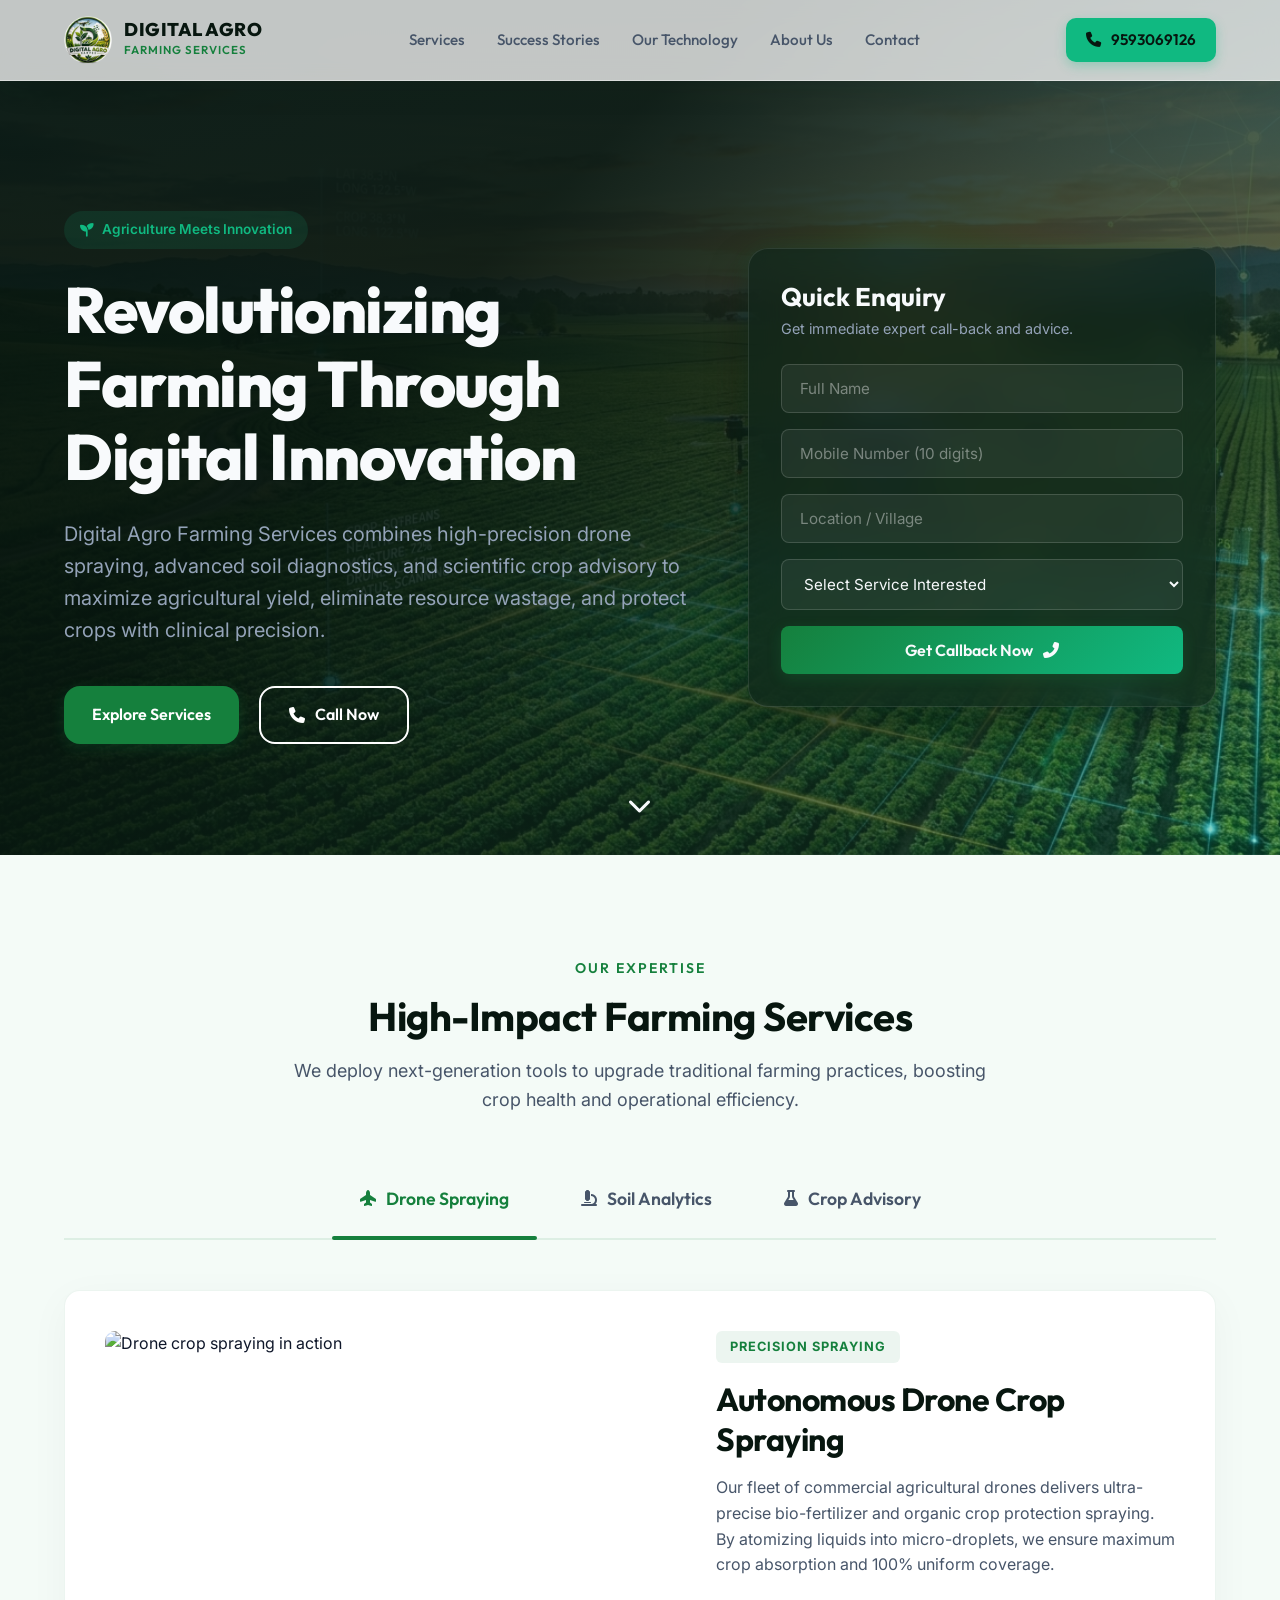
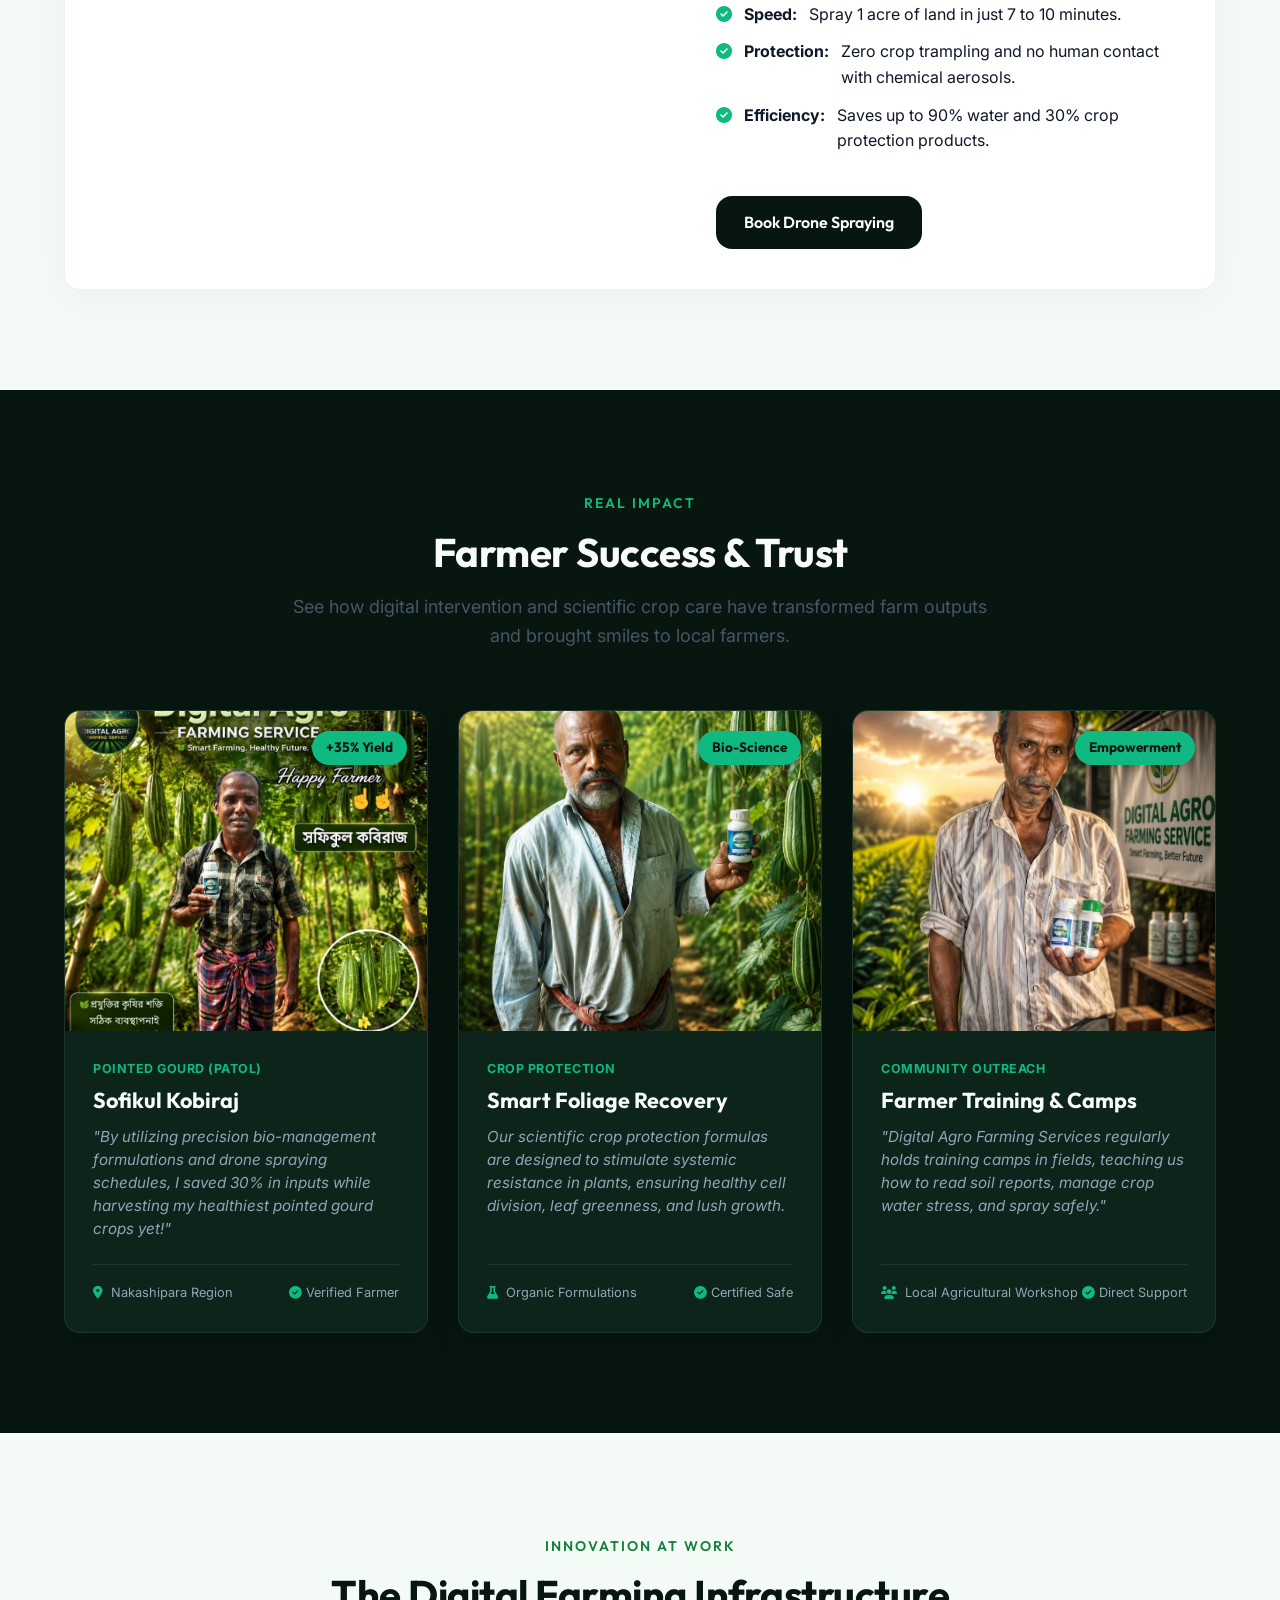
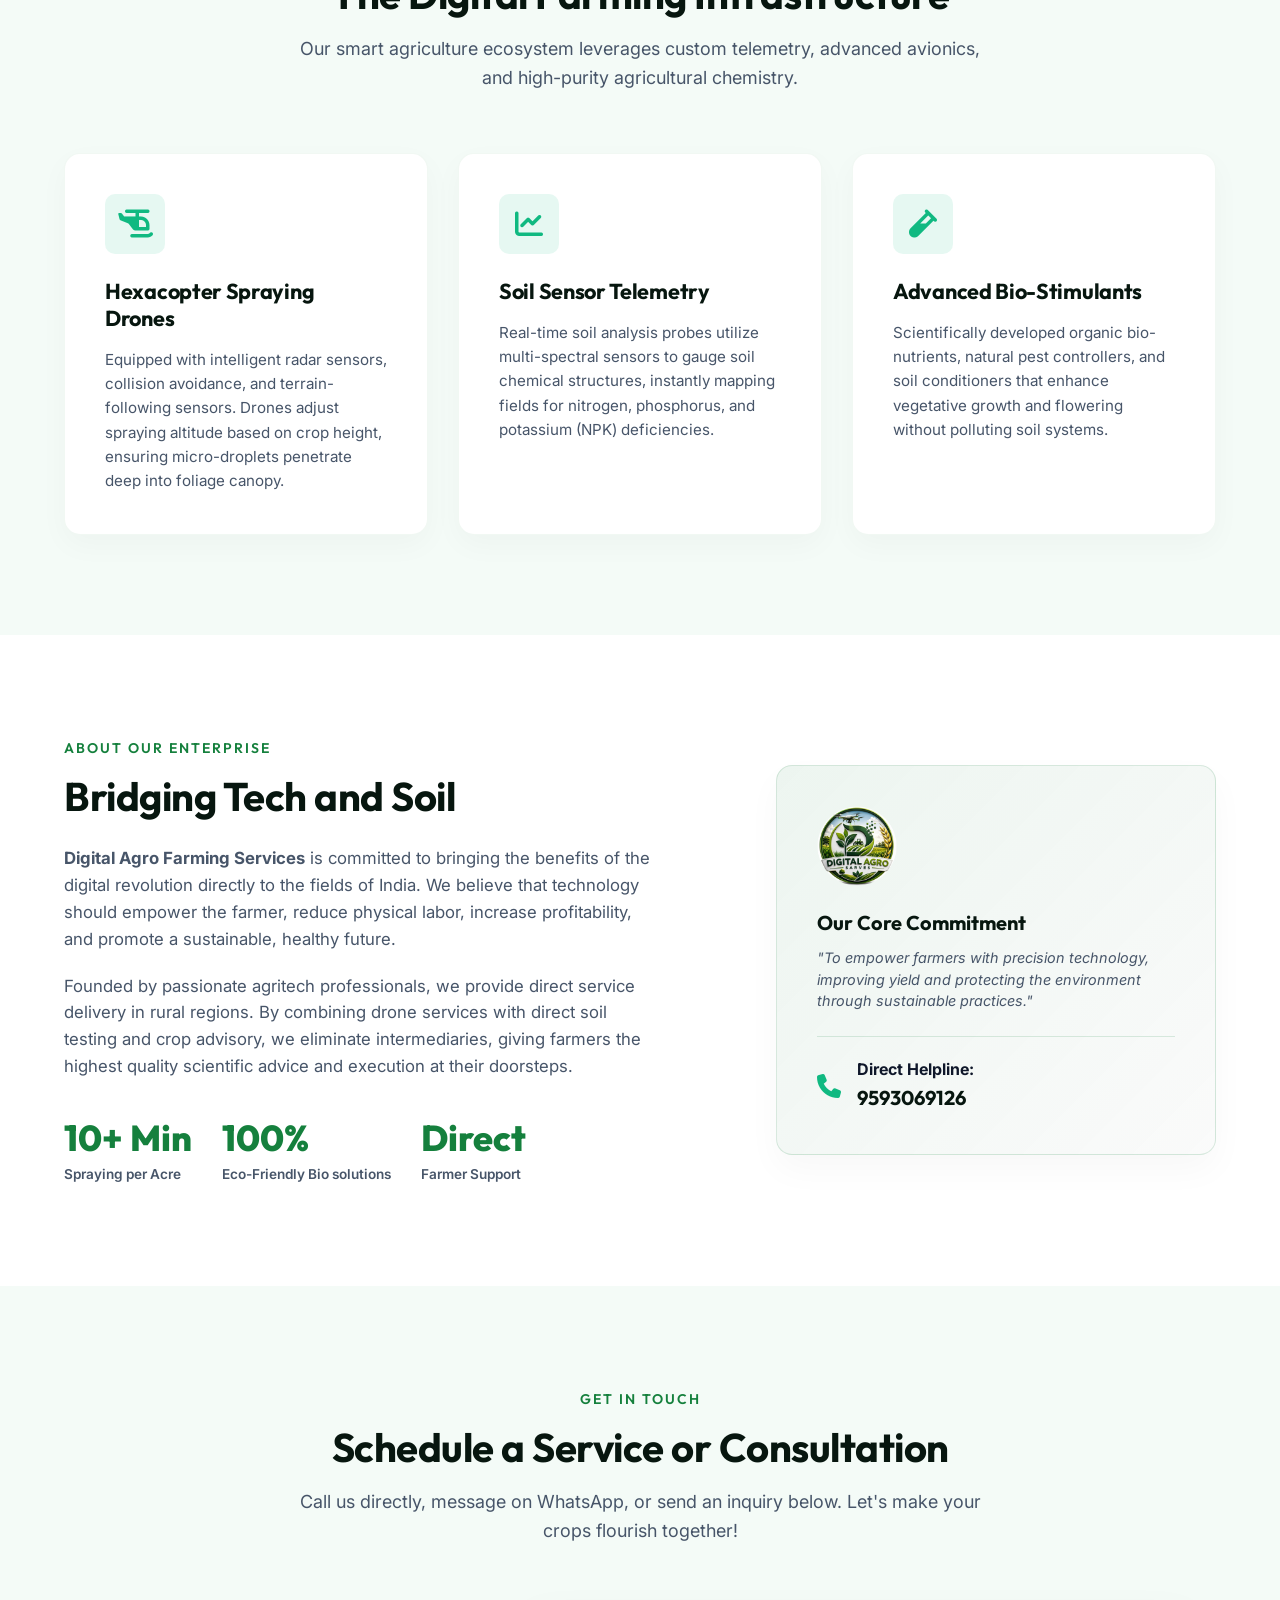
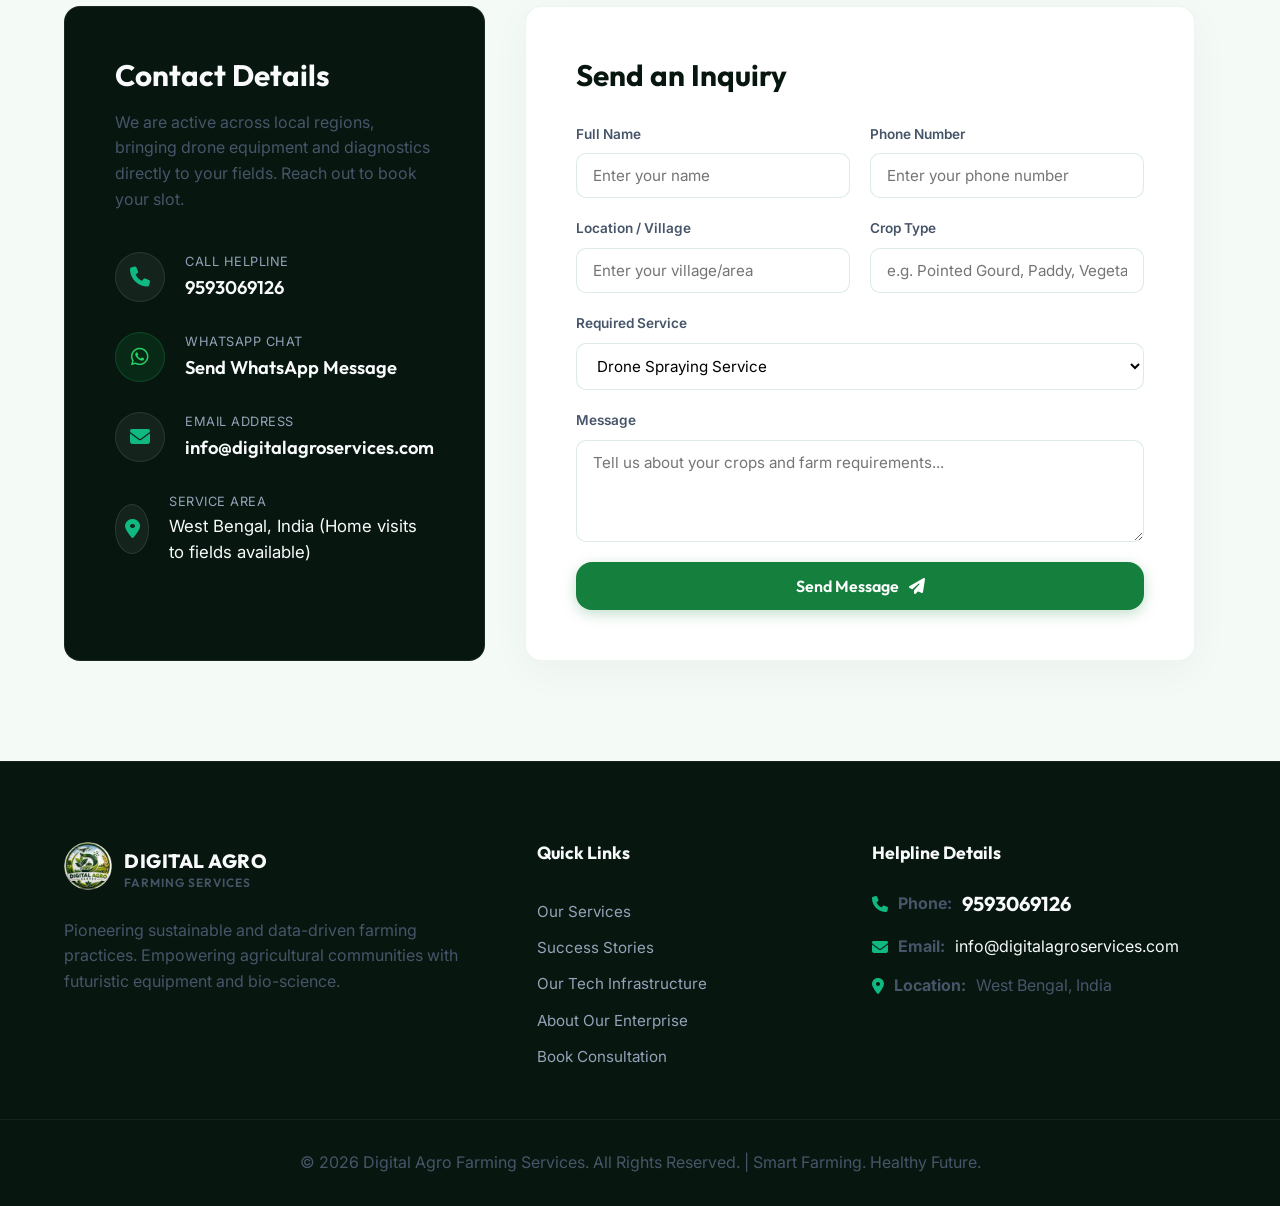
==== commit 87af6dd3: "Update: Add 3s slideshow, integrate Hero Quick Enquiry Form, and optimize for mobile devices" ====
--- a/index.html
+++ b/index.html
@@ -51,18 +51,59 @@
 
   <!-- Hero Section -->
   <section id="hero" class="hero-section">
+    <!-- Slideshow Background (3 second cycle) -->
+    <div class="hero-slideshow">
+      <div class="hero-slide active" style="background-image: url('assets/hero_bg.jpg');"></div>
+      <div class="hero-slide" style="background-image: url('assets/soil_analytics.jpg');"></div>
+      <div class="hero-slide" style="background-image: url('assets/smart_spraying.jpg');"></div>
+    </div>
+    
     <div class="hero-overlay"></div>
+    
     <div class="container hero-content">
-      <span class="badge" id="hero-badge"><i class="fa-solid fa-seedling"></i> Agriculture Meets Innovation</span>
-      <h1 id="hero-headline">Revolutionizing Farming Through Digital Innovation</h1>
-      <p id="hero-subheading" class="lead-text">
-        Digital Agro Farming Services combines high-precision drone spraying, advanced soil diagnostics, and scientific crop advisory to maximize agricultural yield, eliminate resource wastage, and protect crops with clinical precision.
-      </p>
-      <div class="hero-actions">
-        <a href="#services" class="btn btn-primary" id="hero-cta-services">Explore Services</a>
-        <a href="#contact" class="btn btn-outline" id="hero-cta-contact">Get in Touch</a>
-      </div>
-    </div>
+      <div class="hero-text-area">
+        <span class="badge" id="hero-badge"><i class="fa-solid fa-seedling"></i> Agriculture Meets Innovation</span>
+        <h1 id="hero-headline">Revolutionizing Farming Through Digital Innovation</h1>
+        <p id="hero-subheading" class="lead-text">
+          Digital Agro Farming Services combines high-precision drone spraying, advanced soil diagnostics, and scientific crop advisory to maximize agricultural yield, eliminate resource wastage, and protect crops with clinical precision.
+        </p>
+        <div class="hero-actions">
+          <a href="#services" class="btn btn-primary" id="hero-cta-services">Explore Services</a>
+          <a href="tel:9593069126" class="btn btn-outline" id="hero-cta-contact"><i class="fa-solid fa-phone"></i> Call Now</a>
+        </div>
+      </div>
+      
+      <div class="hero-form-area">
+        <div class="glass-form-card">
+          <h3>Quick Enquiry</h3>
+          <p>Get immediate expert call-back and advice.</p>
+          <form id="hero-enquiry-form">
+            <div class="hero-form-group">
+              <input type="text" id="hero-input-name" placeholder="Full Name" required>
+            </div>
+            <div class="hero-form-group">
+              <input type="tel" id="hero-input-phone" placeholder="Mobile Number (10 digits)" required>
+            </div>
+            <div class="hero-form-group">
+              <input type="text" id="hero-input-location" placeholder="Location / Village" required>
+            </div>
+            <div class="hero-form-group">
+              <select id="hero-input-service" required>
+                <option value="" disabled selected>Select Service Interested</option>
+                <option value="Drone Crop Spraying">Drone Crop Spraying</option>
+                <option value="Soil & Yield Analysis">Soil & Yield Analysis</option>
+                <option value="Crop Advisory & Bio-Solutions">Crop Advisory & Bio-Solutions</option>
+              </select>
+            </div>
+            <button type="submit" class="btn btn-primary hero-submit-btn" id="hero-submit-btn">
+              Get Callback Now <i class="fa-solid fa-phone-flip"></i>
+            </button>
+            <div id="hero-form-msg" class="hero-form-status"></div>
+          </form>
+        </div>
+      </div>
+    </div>
+    
     <div class="hero-scroll-indicator">
       <a href="#services" aria-label="Scroll Down"><i class="fa-solid fa-chevron-down bounce"></i></a>
     </div>
--- a/index.css
+++ b/index.css
@@ -366,11 +366,37 @@
   min-height: 95vh;
   display: flex;
   align-items: center;
-  background-image: url('assets/hero_bg.jpg');
+  padding-top: 100px;
+  color: var(--text-white);
+  overflow: hidden;
+}
+
+/* Slideshow Background Styles */
+.hero-slideshow {
+  position: absolute;
+  top: 0;
+  left: 0;
+  width: 100%;
+  height: 100%;
+  z-index: 0;
+  overflow: hidden;
+}
+
+.hero-slide {
+  position: absolute;
+  top: 0;
+  left: 0;
+  width: 100%;
+  height: 100%;
   background-size: cover;
   background-position: center;
-  padding-top: 100px;
-  color: var(--text-white);
+  opacity: 0;
+  transition: opacity 1.2s ease-in-out;
+  z-index: 0;
+}
+
+.hero-slide.active {
+  opacity: 1;
 }
 
 .hero-overlay {
@@ -379,15 +405,133 @@
   left: 0;
   width: 100%;
   height: 100%;
-  background: linear-gradient(135deg, rgba(7, 22, 15, 0.95) 30%, rgba(17, 53, 36, 0.45) 80%, rgba(16, 185, 129, 0.15) 100%);
+  background: linear-gradient(135deg, rgba(7, 22, 15, 0.95) 35%, rgba(17, 53, 36, 0.65) 80%, rgba(16, 185, 129, 0.25) 100%);
   z-index: 1;
 }
 
 .hero-content {
   position: relative;
   z-index: 2;
-  max-width: 820px;
+  display: grid;
+  grid-template-columns: 1.15fr 0.85fr;
+  gap: 50px;
+  align-items: center;
+  width: 100%;
+  padding-top: 40px;
   padding-bottom: 40px;
+}
+
+/* Glassmorphic Hero Enquiry Form */
+.glass-form-card {
+  background: rgba(13, 36, 26, 0.65);
+  backdrop-filter: blur(16px);
+  -webkit-backdrop-filter: blur(16px);
+  border: 1px solid rgba(255, 255, 255, 0.1);
+  border-radius: 20px;
+  padding: 32px;
+  box-shadow: 0 20px 40px rgba(0, 0, 0, 0.4), 0 0 25px rgba(16, 185, 129, 0.1);
+  transition: var(--transition-smooth);
+  width: 100%;
+}
+
+.glass-form-card:hover {
+  border-color: rgba(16, 185, 129, 0.4);
+  box-shadow: 0 20px 40px rgba(0, 0, 0, 0.5), 0 0 35px rgba(16, 185, 129, 0.25);
+}
+
+.glass-form-card h3 {
+  font-size: 1.6rem;
+  color: var(--text-white);
+  margin-bottom: 6px;
+  font-weight: 700;
+}
+
+.glass-form-card p {
+  font-size: 0.9rem;
+  color: var(--text-light-gray);
+  margin-bottom: 24px;
+  line-height: 1.4;
+}
+
+.hero-form-group {
+  margin-bottom: 16px;
+  position: relative;
+}
+
+.hero-form-group input,
+.hero-form-group select {
+  width: 100%;
+  padding: 14px 18px;
+  background: rgba(255, 255, 255, 0.06);
+  border: 1px solid rgba(255, 255, 255, 0.15);
+  border-radius: 8px;
+  color: var(--text-white);
+  font-family: var(--font-body);
+  font-size: 0.95rem;
+  transition: var(--transition-fast);
+  outline: none;
+}
+
+.hero-form-group input::placeholder {
+  color: rgba(255, 255, 255, 0.4);
+}
+
+.hero-form-group input:focus,
+.hero-form-group select:focus {
+  border-color: var(--accent-emerald);
+  background: rgba(255, 255, 255, 0.12);
+  box-shadow: 0 0 10px rgba(16, 185, 129, 0.25);
+}
+
+.hero-form-group select option {
+  background-color: var(--primary-dark);
+  color: var(--text-white);
+}
+
+.hero-submit-btn {
+  width: 100%;
+  padding: 14px;
+  border-radius: 8px;
+  font-size: 1rem;
+  display: flex;
+  justify-content: center;
+  align-items: center;
+  gap: 10px;
+  background: linear-gradient(135deg, var(--primary-green), var(--accent-emerald));
+  color: var(--text-white);
+  border: none;
+  cursor: pointer;
+  font-weight: 600;
+  transition: var(--transition-smooth);
+}
+
+.hero-submit-btn:hover {
+  transform: translateY(-2px);
+  box-shadow: 0 6px 20px rgba(16, 185, 129, 0.4);
+}
+
+.hero-form-status {
+  margin-top: 15px;
+  padding: 10px 14px;
+  border-radius: 6px;
+  font-size: 0.85rem;
+  font-weight: 600;
+  text-align: center;
+  display: none;
+  line-height: 1.4;
+  animation: fadeIn 0.4s forwards;
+}
+
+.hero-form-status.success {
+  background: rgba(16, 185, 129, 0.15);
+  color: var(--accent-light);
+  border: 1px solid var(--accent-emerald);
+}
+
+.hero-form-status.error {
+  background: rgba(239, 68, 68, 0.15);
+  color: #fca5a5;
+  border: 1px solid #ef4444;
 }
 
 #hero-headline {
@@ -1089,6 +1233,14 @@
   #hero-headline {
     font-size: 3.25rem;
   }
+  .hero-content {
+    grid-template-columns: 1fr;
+    gap: 40px;
+    text-align: center;
+  }
+  .hero-actions {
+    justify-content: center;
+  }
   .success-grid {
     grid-template-columns: repeat(2, 1fr);
   }
@@ -1109,6 +1261,7 @@
   /* Mobile Navigation Menu Toggle */
   .mobile-nav-toggle {
     display: block;
+    padding: 12px; /* Optimize tap target */
   }
   
   .nav-menu {
@@ -1148,18 +1301,34 @@
   
   /* Hero section adjustments */
   .hero-section {
-    min-height: 85vh;
-    padding-top: 120px;
+    min-height: auto;
+    padding-top: 110px;
+    padding-bottom: 50px;
+  }
+  
+  .hero-content {
+    grid-template-columns: 1fr;
+    gap: 32px;
+    text-align: center;
+    padding-bottom: 20px;
+  }
+  
+  .hero-actions {
+    justify-content: center;
   }
   
   #hero-headline {
-    font-size: 2.5rem;
+    font-size: 2.25rem;
     letter-spacing: -0.8px;
   }
   
   .lead-text {
-    font-size: 1.1rem;
-    margin-bottom: 30px;
+    font-size: 1rem;
+    margin-bottom: 24px;
+  }
+
+  .glass-form-card {
+    padding: 24px 16px;
   }
   
   /* Services & tab card adjustments */
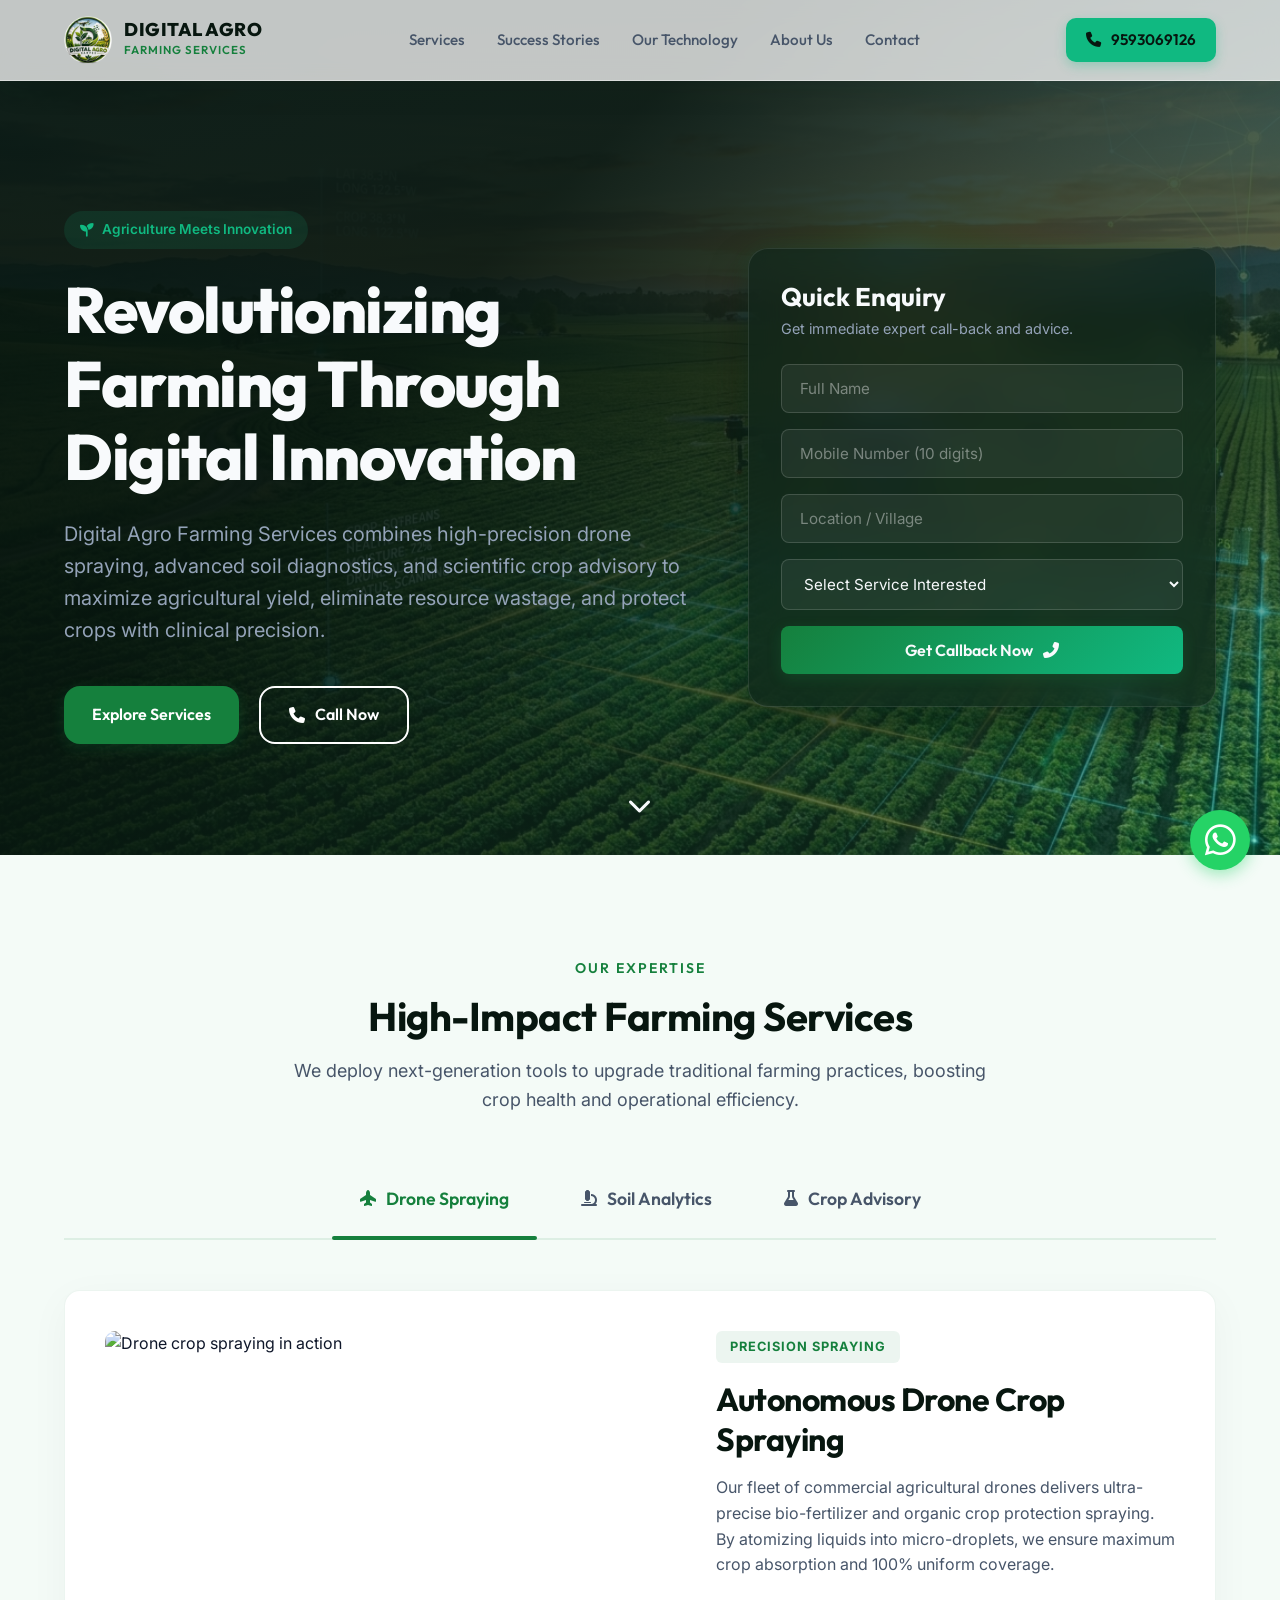
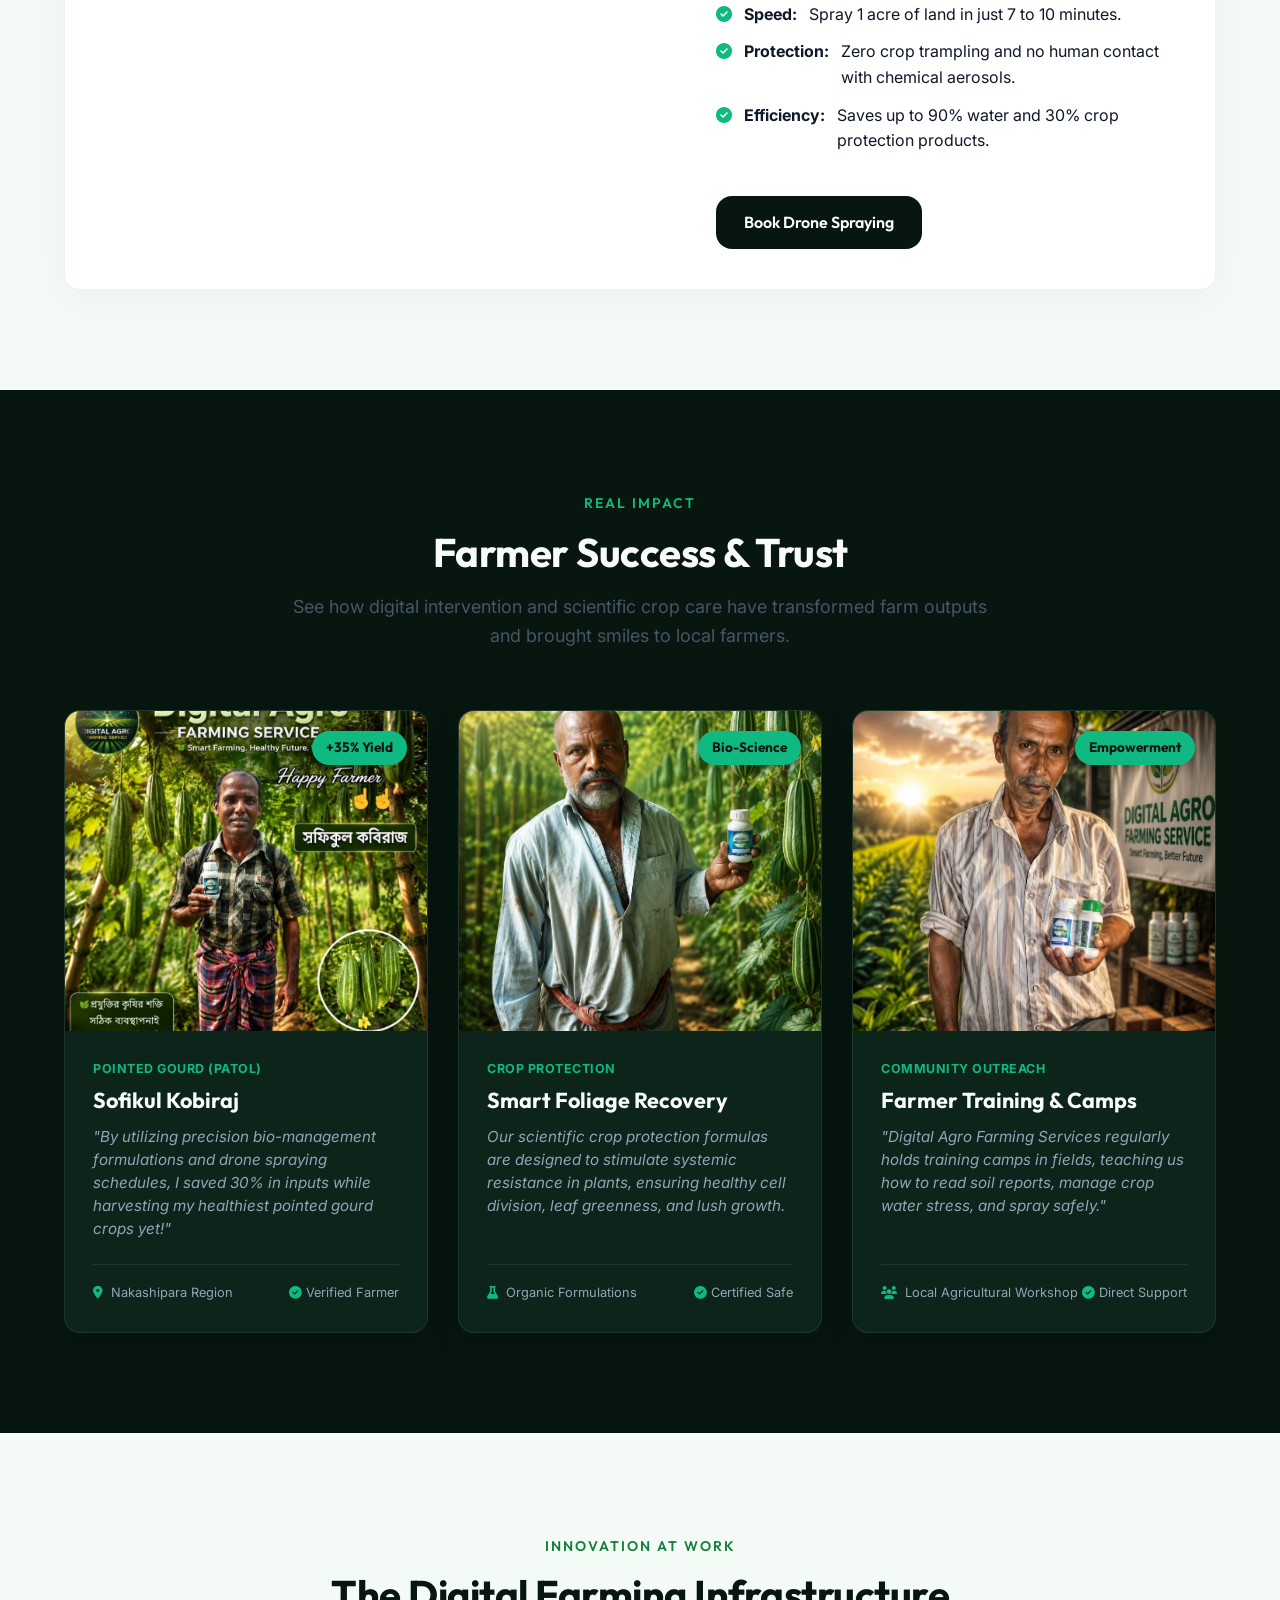
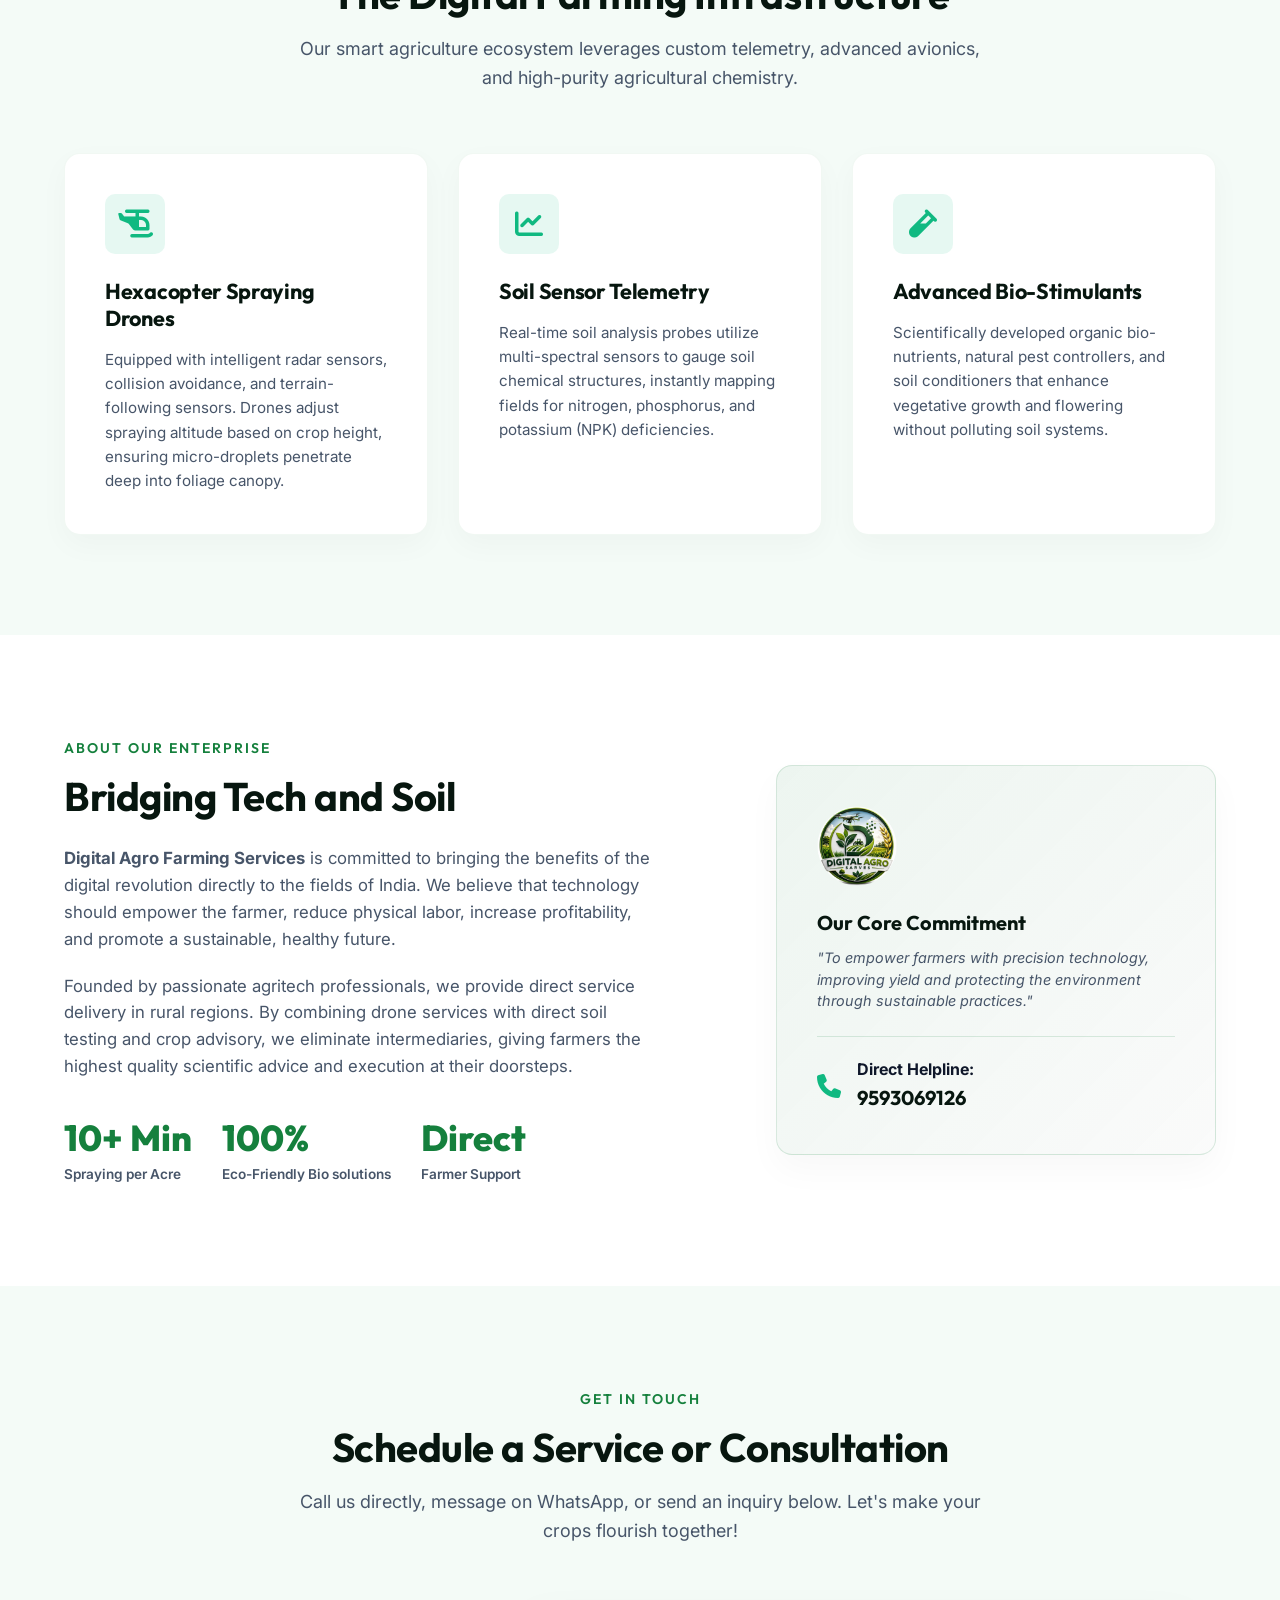
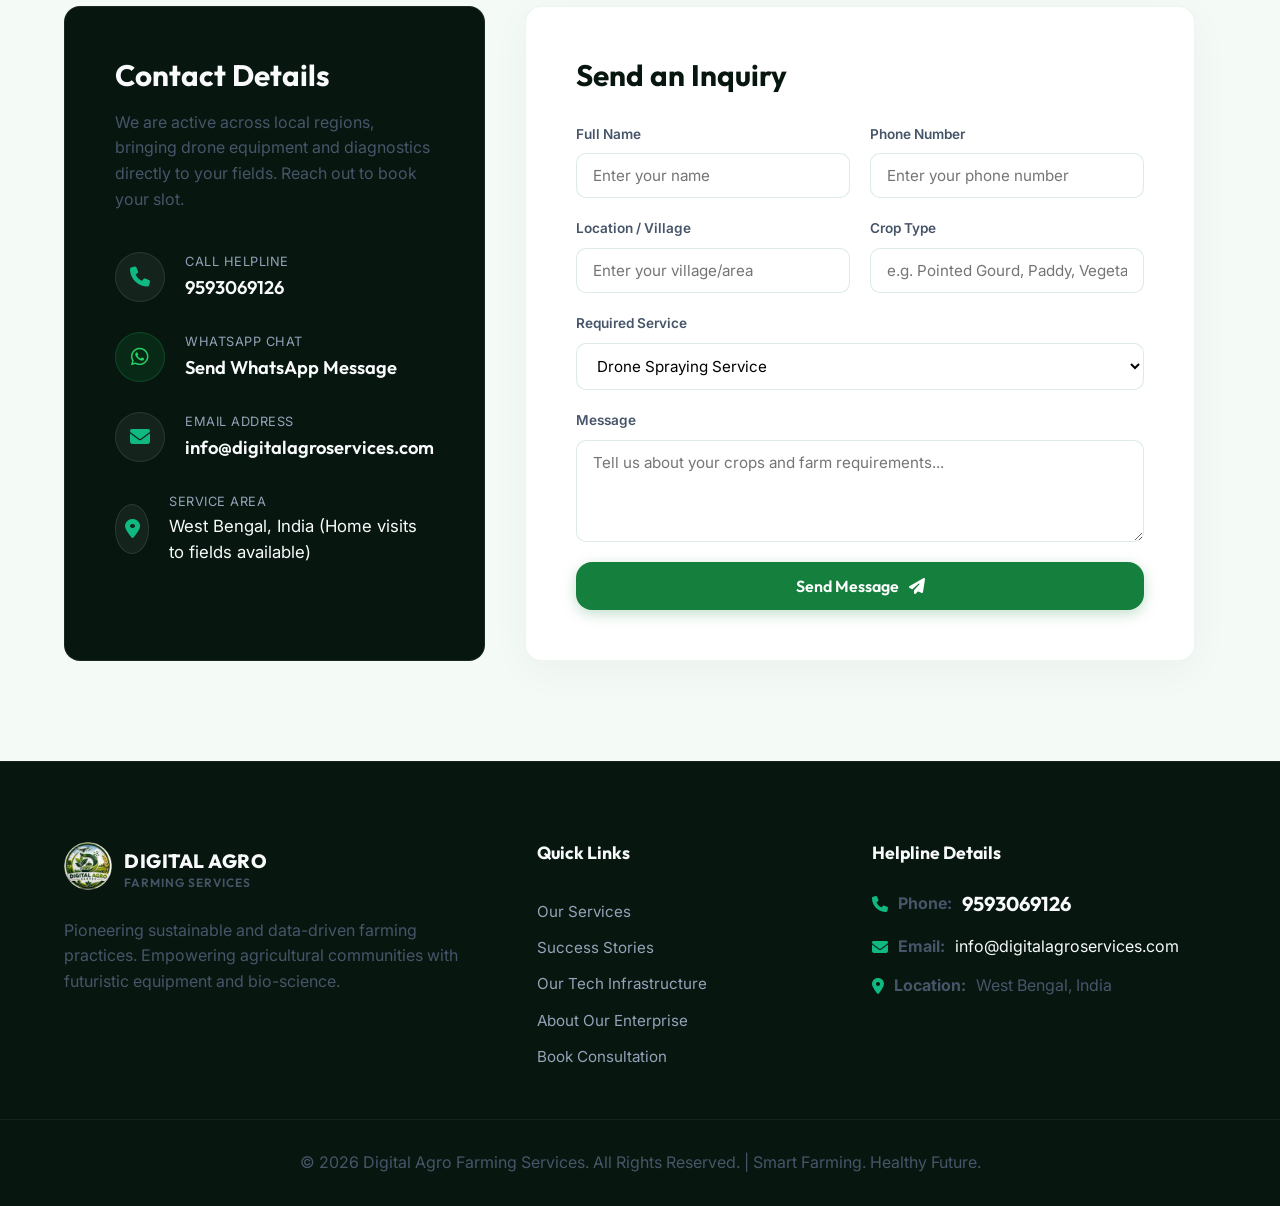
==== commit 930b3479: "Feature: Add floating WhatsApp button with pulsing animation and responsive scaling" ====
--- a/index.html
+++ b/index.html
@@ -40,7 +40,7 @@
 
       <div class="nav-actions">
         <a href="tel:9593069126" class="btn btn-phone pulse" id="nav-cta-phone">
-          <i class="fa-solid fa-phone"></i> 9593069126
+          <i class="fa-solid fa-phone"></i> <span class="phone-text">9593069126</span>
         </a>
         <button class="mobile-nav-toggle" id="menu-toggle" aria-label="Toggle Menu">
           <i class="fa-solid fa-bars"></i>
@@ -465,6 +465,15 @@
     </div>
   </footer>
 
+  <!-- Floating WhatsApp Button -->
+  <a href="https://wa.me/919593069126?text=Hi%20Digital%20Agro,%20I%20am%20interested%20in%20your%20drone%20spraying%20and%20farming%20services." 
+     class="whatsapp-float pulse" 
+     target="_blank" 
+     rel="noopener noreferrer" 
+     aria-label="Chat on WhatsApp">
+    <i class="fa-brands fa-whatsapp"></i>
+  </a>
+
   <!-- Core Javascript -->
   <script src="index.js"></script>
 </body>
--- a/index.css
+++ b/index.css
@@ -49,6 +49,7 @@
   scroll-behavior: smooth;
   font-size: 16px;
   -webkit-font-smoothing: antialiased;
+  overflow-x: hidden;
 }
 
 body {
@@ -57,6 +58,10 @@
   color: var(--text-dark);
   line-height: 1.6;
   overflow-x: hidden;
+}
+
+body.no-scroll {
+  overflow: hidden;
 }
 
 h1, h2, h3, h4, h5, h6 {
@@ -1266,8 +1271,8 @@
   
   .nav-menu {
     position: absolute;
-    top: 80px;
-    left: -100%;
+    top: 100%;
+    left: 0;
     width: 100%;
     height: calc(100vh - 80px);
     background-color: var(--primary-dark);
@@ -1275,12 +1280,17 @@
     padding: 40px 24px;
     gap: 24px;
     align-items: flex-start;
-    transition: var(--transition-smooth);
+    transform: translateX(-100%);
+    visibility: hidden;
+    transition: transform 0.4s cubic-bezier(0.16, 1, 0.3, 1), visibility 0.4s;
     border-top: 1px solid rgba(255, 255, 255, 0.08);
+    overflow-y: auto;
+    z-index: 999;
   }
   
   .nav-menu.active {
-    left: 0;
+    transform: translateX(0);
+    visibility: visible;
   }
   
   .nav-link {
@@ -1297,6 +1307,25 @@
   .nav-actions .btn-phone {
     font-size: 0.85rem;
     padding: 8px 16px;
+  }
+  
+  @media (max-width: 480px) {
+    .nav-actions .btn-phone .phone-text {
+      display: none;
+    }
+    .nav-actions .btn-phone {
+      padding: 10px;
+      border-radius: 50%;
+      width: 36px;
+      height: 36px;
+      display: inline-flex;
+      align-items: center;
+      justify-content: center;
+    }
+    .nav-actions .btn-phone i {
+      margin: 0;
+      font-size: 0.95rem;
+    }
   }
   
   /* Hero section adjustments */
@@ -1419,3 +1448,41 @@
     gap: 40px;
   }
 }
+
+/* Floating WhatsApp Button Styles */
+.whatsapp-float {
+  position: fixed;
+  bottom: 30px;
+  right: 30px;
+  width: 60px;
+  height: 60px;
+  background-color: #25D366;
+  color: #fff !important;
+  border-radius: 50%;
+  display: flex;
+  justify-content: center;
+  align-items: center;
+  font-size: 2.2rem;
+  box-shadow: 0 4px 16px rgba(37, 211, 102, 0.45);
+  z-index: 9999;
+  transition: var(--transition-smooth);
+  cursor: pointer;
+  text-decoration: none;
+}
+
+.whatsapp-float:hover {
+  background-color: #20ba59;
+  transform: translateY(-5px) scale(1.05);
+  box-shadow: 0 6px 20px rgba(37, 211, 102, 0.6);
+}
+
+@media (max-width: 768px) {
+  .whatsapp-float {
+    bottom: 20px;
+    right: 20px;
+    width: 50px;
+    height: 50px;
+    font-size: 1.8rem;
+    box-shadow: 0 4px 12px rgba(37, 211, 102, 0.4);
+  }
+}
